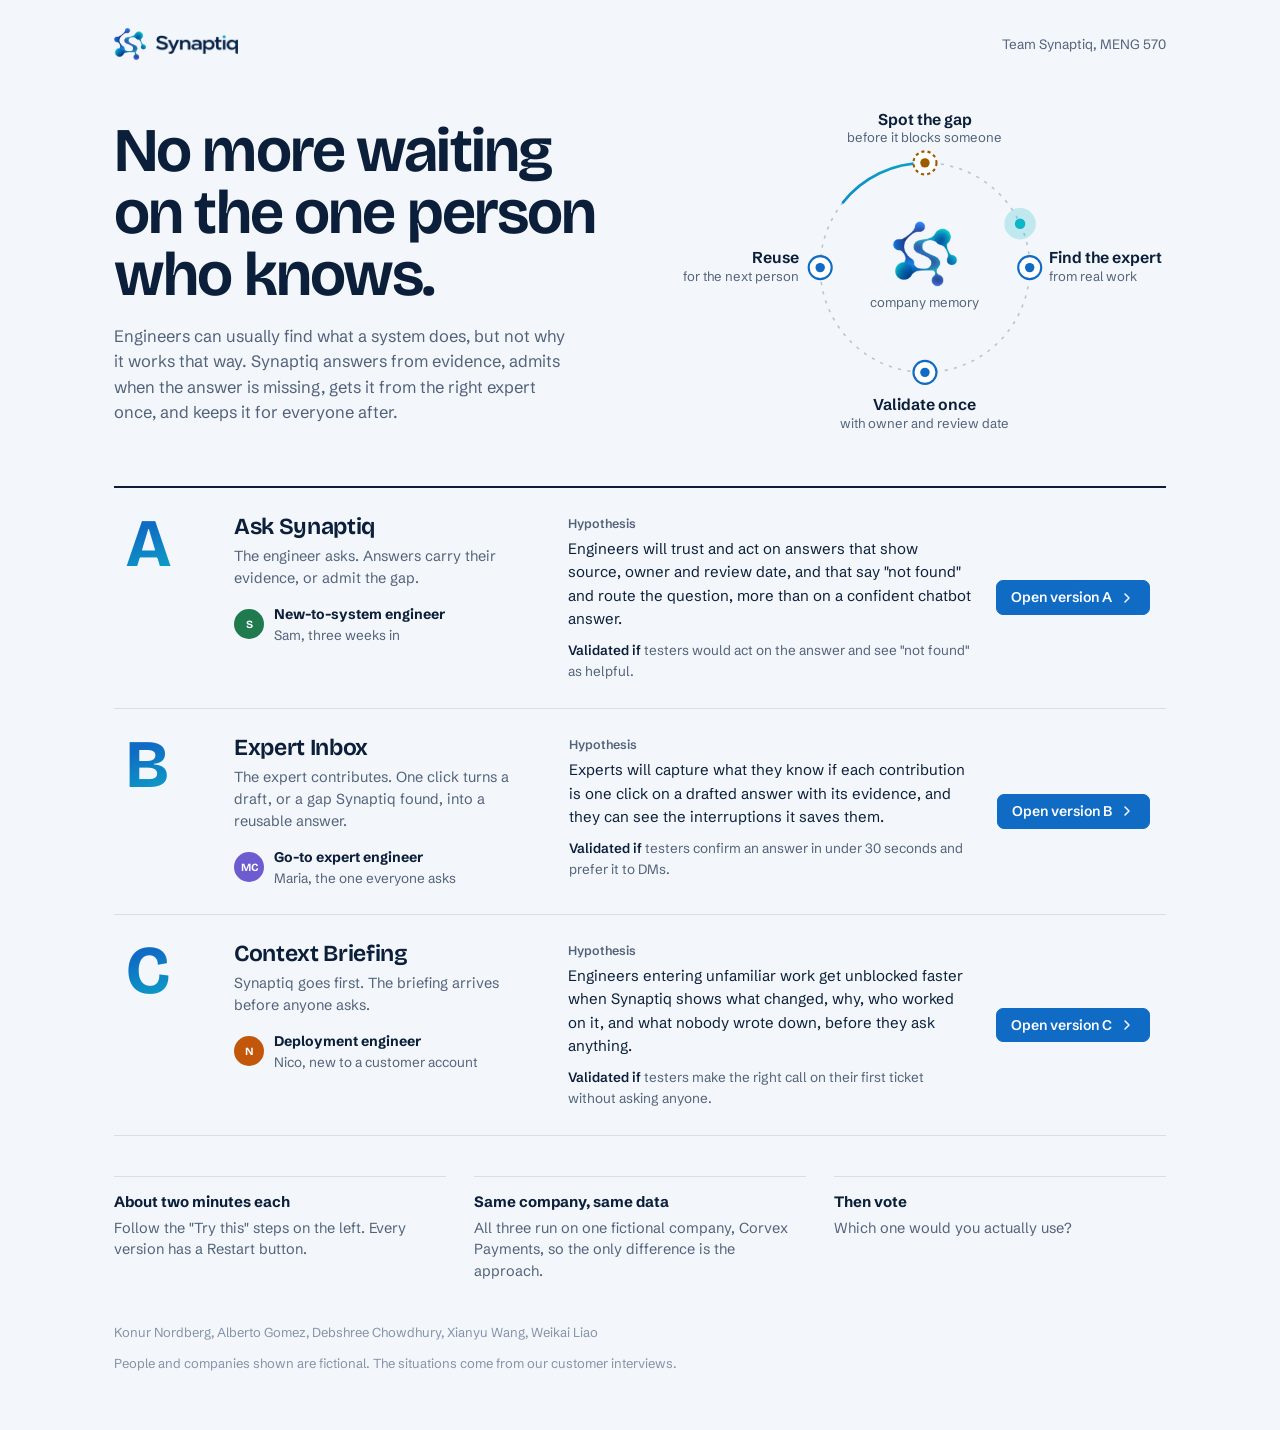
==== docs/index.html @ 90c6bb98 "Add proactive gap found by Synaptiq to the Expert Inbox" ====
<!doctype html>
<html lang="en">
<head>
<meta charset="utf-8">
<meta name="viewport" content="width=device-width, initial-scale=1, viewport-fit=cover">
<meta name="description" content="Synaptiq: three interactive prototypes for closing knowledge gaps in engineering teams.">
<meta name="theme-color" content="#072548">
<link rel="icon" type="image/png" href="[data-uri]">
<title>Synaptiq Prototypes</title>
<link rel="preconnect" href="https://fonts.googleapis.com">
<link rel="preconnect" href="https://fonts.gstatic.com" crossorigin>
<link rel="stylesheet" href="https://fonts.googleapis.com/css2?family=Bricolage+Grotesque:opsz,wght@12..96,600..700&family=JetBrains+Mono:wght@400;500&family=Schibsted+Grotesk:wght@400..700&display=swap">
<style>
/* Synaptiq UI kit. App shell: left rail (workspace, navigation, guided steps) beside a scrolling work area under a scenario band. */
:root {
  --paper: #f3f6fa;
  --surface: #ffffff;
  --sunk: #e8eef5;
  --ink: #0b1f3a;
  --muted: #51627a;
  --faint: #8493a8;
  --line: #d6dfea;
  --line-strong: #b5c4d6;
  --brand: #0f6bc4;
  --brand-deep: #0a4f99;
  --brand-ink: #ffffff;
  --brand-weak: #e4effb;
  --cyan: #0bb6c7;
  --gap: #9d5b00;
  --gap-weak: #fff0d4;
  --risk: #b42318;
  --risk-weak: #fdeceb;
  --focus: #2f6fdb;
  --band: #072548;
  --band-ink: #eef4fb;
  --wordmark-filter: none;
  --shadow: 0 1px 2px rgba(11, 31, 58, .05), 0 8px 24px -12px rgba(11, 31, 58, .2);
  --shadow-lift: 0 2px 4px rgba(11, 31, 58, .06), 0 18px 36px -16px rgba(11, 31, 58, .3);

  --f-display: "Bricolage Grotesque", "Segoe UI", system-ui, sans-serif;
  --f-ui: "Schibsted Grotesk", "Segoe UI", system-ui, -apple-system, sans-serif;
  --f-code: "JetBrains Mono", ui-monospace, "SFMono-Regular", Menlo, monospace;

  --ease: cubic-bezier(.2, .8, .2, 1);
  --spring: cubic-bezier(.34, 1.4, .64, 1);
  --r-sm: 7px;
  --r-md: 11px;
  --r-lg: 16px;
}
@media (prefers-color-scheme: dark) {
  :root:not([data-theme="light"]) {
    --paper: #09121d; --surface: #0f1b29; --sunk: #152436; --ink: #e4ecf6; --muted: #98a9bf; --faint: #6b7d95;
    --line: #1f3147; --line-strong: #30475f; --brand: #5aa9ff; --brand-deep: #8cc4ff; --brand-ink: #04162d; --brand-weak: #0f2a4a; --cyan: #3fd3e0;
    --gap: #f0a73a; --gap-weak: #33250d; --risk: #f2766c; --risk-weak: #3a1a18; --focus: #9cc2ff; --band: #0f2747; --band-ink: #e4ecf6;
    --wordmark-filter: brightness(0) invert(.94);
    --shadow: 0 1px 2px rgba(0, 0, 0, .4), 0 10px 28px -14px rgba(0, 0, 0, .7);
    --shadow-lift: 0 2px 4px rgba(0, 0, 0, .45), 0 20px 40px -16px rgba(0, 0, 0, .8);
    color-scheme: dark;
  }
}
:root[data-theme="dark"] {
  --paper: #09121d; --surface: #0f1b29; --sunk: #152436; --ink: #e4ecf6; --muted: #98a9bf; --faint: #6b7d95;
  --line: #1f3147; --line-strong: #30475f; --brand: #5aa9ff; --brand-deep: #8cc4ff; --brand-ink: #04162d; --brand-weak: #0f2a4a; --cyan: #3fd3e0;
  --gap: #f0a73a; --gap-weak: #33250d; --risk: #f2766c; --risk-weak: #3a1a18; --focus: #9cc2ff; --band: #0f2747; --band-ink: #e4ecf6;
  --wordmark-filter: brightness(0) invert(.94);
  --shadow: 0 1px 2px rgba(0, 0, 0, .4), 0 10px 28px -14px rgba(0, 0, 0, .7);
  --shadow-lift: 0 2px 4px rgba(0, 0, 0, .45), 0 20px 40px -16px rgba(0, 0, 0, .8);
  color-scheme: dark;
}

* { box-sizing: border-box; }
html, body { height: 100%; }
body {
  margin: 0;
  background: var(--paper);
  color: var(--ink);
  font: 15px/1.5 var(--f-ui);
  -webkit-font-smoothing: antialiased;
  text-rendering: optimizeLegibility;
}
::selection { background: color-mix(in srgb, var(--brand) 28%, transparent); }
button, input, textarea, select { font: inherit; color: inherit; }
button { cursor: pointer; -webkit-tap-highlight-color: transparent; }
:focus-visible { outline: 2px solid var(--focus); outline-offset: 2px; border-radius: 6px; }
code, .code { font-family: var(--f-code); font-size: .84em; background: var(--sunk); padding: .1em .38em; border-radius: 5px; }
h1, h2, h3 { font-family: var(--f-display); font-weight: 650; letter-spacing: -.015em; text-wrap: balance; margin: 0; }
p { margin: 0; }
* { scrollbar-width: thin; scrollbar-color: var(--line-strong) transparent; }

/* ---------- shell ---------- */
.app { display: grid; grid-template-columns: 268px minmax(0, 1fr); height: 100%; }
.rail {
  background: var(--surface);
  border-right: 1px solid var(--line);
  display: flex; flex-direction: column; gap: 22px;
  padding: 18px 16px 16px;
  overflow-y: auto;
}
.rail > * { animation: rise .55s var(--ease) both; }
.rail > *:nth-child(2) { animation-delay: .05s; }
.rail > *:nth-child(3) { animation-delay: .1s; }
.rail > *:nth-child(4) { animation-delay: .15s; }
.rail > *:nth-child(5) { animation-delay: .2s; }
.main { animation: fade .5s .1s var(--ease) both; }
@keyframes rise { from { opacity: 0; transform: translateY(8px); } }
@keyframes fade { from { opacity: 0; } }

.brand { display: flex; align-items: center; gap: 10px; color: var(--brand); text-decoration: none; }
.brand .brand-mark { width: 32px; height: 32px; object-fit: contain; flex: none; transition: transform .6s var(--spring); }
.brand:hover .brand-mark { transform: rotate(-14deg) scale(1.08); }
.brand .wordmark { height: 19px; width: auto; display: block; filter: var(--wordmark-filter); }
.workspace { display: flex; align-items: center; gap: 10px; padding: 9px 10px; border: 1px solid var(--line); border-radius: var(--r-md); transition: border-color .2s, background .2s; }
.workspace:hover { border-color: var(--line-strong); background: var(--paper); }
.ws-logo { width: 28px; height: 28px; border-radius: 8px; background: var(--ink); color: var(--surface); display: grid; place-items: center; font: 700 13px var(--f-display); flex: none; }
.ws-meta { min-width: 0; line-height: 1.25; }
.ws-meta strong { display: block; font-size: 14px; }
.ws-meta span { font-size: 12.5px; color: var(--muted); }
.nav { display: flex; flex-direction: column; gap: 2px; }
.nav a {
  position: relative; display: flex; align-items: center; justify-content: space-between; gap: 8px;
  padding: 7px 10px 7px 12px; border-radius: var(--r-sm); color: var(--muted); text-decoration: none; font-size: 14px;
  transition: background .18s, color .18s, padding .25s var(--ease);
}
.nav a::before { content: ""; position: absolute; left: 0; top: 8px; bottom: 8px; width: 3px; border-radius: 3px; background: var(--brand); transform: scaleY(0); transition: transform .25s var(--ease); }
.nav a:hover { background: var(--paper); color: var(--ink); padding-left: 15px; }
.nav a.on { background: var(--sunk); color: var(--ink); font-weight: 600; }
.nav a.on::before { transform: scaleY(1); }
.nav .count { font-size: 12px; color: var(--faint); font-variant-numeric: tabular-nums; min-width: 20px; text-align: right; }
.nav .count.bump { animation: bump .6s var(--spring); color: var(--brand); font-weight: 700; }
@keyframes bump { 40% { transform: scale(1.45); } }

/* guided steps */
.try { display: flex; flex-direction: column; gap: 10px; }
.try h4 { margin: 0; font-size: 13px; color: var(--muted); font-weight: 600; }
.try ol { list-style: none; margin: 0; padding: 0; display: flex; flex-direction: column; gap: 4px; }
.try li { display: grid; grid-template-columns: 22px 1fr; gap: 9px; align-items: start; font-size: 13.5px; line-height: 1.35; color: var(--muted); padding: 8px; border-radius: var(--r-sm); transition: background .3s, color .3s; }
.try li .tick { width: 22px; height: 22px; border-radius: 50%; border: 1.5px solid var(--line-strong); display: grid; place-items: center; font-size: 11px; font-weight: 700; color: var(--faint); transition: all .3s var(--ease); }
.try li .tick svg { width: 12px; height: 12px; }
.try li.just .tick path { stroke-dasharray: 22; stroke-dashoffset: 22; animation: draw .45s .15s var(--ease) forwards; }
@keyframes draw { to { stroke-dashoffset: 0; } }
.try li.now { background: var(--brand-weak); color: var(--ink); }
.try li.now .tick { border-color: var(--brand); color: var(--brand); box-shadow: 0 0 0 4px color-mix(in srgb, var(--brand) 14%, transparent); }
.try li.done { color: var(--faint); }
.try li.done span:last-child { text-decoration: line-through; text-decoration-color: var(--line-strong); }
.try li.done .tick { background: var(--brand); border-color: var(--brand); color: var(--brand-ink); }
.try li.just .tick { animation: pop .45s var(--spring); }
@keyframes pop { 0% { transform: scale(.6); } 100% { transform: scale(1); } }
.try .finished { font-size: 13px; color: var(--brand); font-weight: 600; padding: 0 8px; animation: rise .4s var(--ease) both; }
.rail-foot { margin-top: auto; display: flex; flex-direction: column; gap: 8px; font-size: 12.5px; color: var(--faint); }
.rail-foot a { color: var(--muted); text-decoration-color: var(--line-strong); text-underline-offset: 3px; transition: color .2s; }
.rail-foot a:hover { color: var(--brand); text-decoration-color: currentColor; }

/* work area */
.main { display: flex; flex-direction: column; min-width: 0; min-height: 0; }
.scenario {
  display: flex; align-items: center; gap: 14px; flex-wrap: wrap;
  padding-block: 12px;
  padding-left: max(24px, env(safe-area-inset-left, 0px));
  padding-right: max(24px, env(safe-area-inset-right, 0px));
  background: var(--band); color: var(--band-ink);
}
.scenario .who { width: 34px; height: 34px; border-radius: 50%; background: var(--brand); color: var(--brand-ink); display: grid; place-items: center; font: 700 13px var(--f-display); flex: none; box-shadow: 0 0 0 3px color-mix(in srgb, var(--brand) 30%, transparent); }
.scenario p { flex: 1 1 320px; min-width: 0; font-size: 14.5px; line-height: 1.4; }
.scenario p b { font-weight: 650; }
.scenario .restart {
  display: inline-flex; align-items: center; gap: 6px;
  background: transparent; color: var(--band-ink); border: 1px solid color-mix(in srgb, var(--band-ink) 32%, transparent);
  padding: 6px 12px; border-radius: 999px; font-size: 13px; transition: background .2s, border-color .2s;
}
.scenario .restart svg { width: 14px; height: 14px; transition: transform .5s var(--ease); }
.scenario .restart:hover { background: color-mix(in srgb, var(--band-ink) 12%, transparent); border-color: color-mix(in srgb, var(--band-ink) 55%, transparent); }
.scenario .restart:hover svg { transform: rotate(-200deg); }
.work { flex: 1; min-height: 0; overflow-y: auto; scroll-behavior: smooth; }
.work-inner {
  max-width: 880px; margin: 0 auto;
  padding-block: 28px 40px;
  padding-left: max(24px, env(safe-area-inset-left, 0px));
  padding-right: max(24px, env(safe-area-inset-right, 0px));
}

/* ---------- elements ---------- */
.btn {
  position: relative; display: inline-flex; align-items: center; justify-content: center; gap: 7px;
  border: 1px solid var(--line); background: var(--surface); color: var(--ink);
  padding: 8px 14px; border-radius: var(--r-sm); font-size: 14px; font-weight: 600; line-height: 1.2;
  transition: background .18s, border-color .18s, color .18s, box-shadow .25s var(--ease), transform .25s var(--ease);
}
.btn:hover { border-color: var(--line-strong); transform: translateY(-1px); box-shadow: 0 6px 14px -8px rgba(19, 32, 42, .35); }
.btn:active { transform: translateY(0) scale(.98); box-shadow: none; transition-duration: .08s; }
.btn.primary { background: var(--brand); border-color: var(--brand); color: var(--brand-ink); }
.btn.primary:hover { background: var(--brand-deep); border-color: var(--brand-deep); box-shadow: 0 8px 18px -8px color-mix(in srgb, var(--brand) 70%, transparent); }
.btn.quiet { border-color: transparent; background: transparent; color: var(--muted); }
.btn.quiet:hover { background: var(--sunk); color: var(--ink); box-shadow: none; }
.btn[disabled] { opacity: .5; cursor: default; transform: none; box-shadow: none; }
.btn svg { width: 16px; height: 16px; flex: none; transition: transform .3s var(--spring); }
.btn:hover svg { transform: scale(1.12); }

.pill { display: inline-flex; align-items: center; gap: 6px; padding: 3px 9px 3px 7px; border-radius: 999px; font-size: 12.5px; font-weight: 650; line-height: 1.3; white-space: nowrap; animation: pop .35s var(--spring) both; }
.pill::before { content: ""; width: 7px; height: 7px; border-radius: 50%; background: currentColor; }
.pill.ok { background: var(--brand-weak); color: var(--brand); }
.pill.gap { background: var(--gap-weak); color: var(--gap); }
.pill.gap::before { animation: blink 1.6s ease-in-out infinite; }
@keyframes blink { 50% { opacity: .35; } }
.pill.risk { background: var(--risk-weak); color: var(--risk); }
.pill.plain { background: var(--sunk); color: var(--muted); }

.avatar { width: 30px; height: 30px; border-radius: 50%; display: grid; place-items: center; font: 700 12px var(--f-display); color: #fff; flex: none; transition: transform .3s var(--spring), box-shadow .3s; }
.avatar:hover { transform: scale(1.1); box-shadow: 0 0 0 2px var(--surface), 0 0 0 4px var(--line-strong); }
.av-1 { background: #6d5bd0; } .av-2 { background: #c2570c; } .av-3 { background: #1f7a4d; } .av-4 { background: #2e6ac9; } .av-5 { background: #a1366e; }
.online { position: relative; }
.online::after { content: ""; position: absolute; right: -1px; bottom: -1px; width: 9px; height: 9px; border-radius: 50%; background: #22a06b; border: 2px solid var(--surface); }

/* knowledge card: an answer that carries its own evidence */
.kcard { background: var(--surface); border: 1px solid var(--line); border-radius: var(--r-lg); box-shadow: var(--shadow); overflow: hidden; transition: border-color .25s, box-shadow .35s var(--ease), transform .35s var(--ease); }
.kcard:hover { border-color: var(--line-strong); box-shadow: var(--shadow-lift); }
.kcard-head { display: flex; align-items: center; justify-content: space-between; gap: 10px; flex-wrap: wrap; padding: 13px 16px; border-bottom: 1px solid var(--line); }
.kcard-head h3 { font-size: 15.5px; }
.kcard-body { padding: 14px 16px 16px; display: flex; flex-direction: column; gap: 12px; }
.trail { list-style: none; margin: 0; padding: 0; display: flex; flex-direction: column; }
.trail li { position: relative; display: grid; grid-template-columns: 18px minmax(0, 1fr); gap: 10px; padding: 4px 6px 12px 0; font-size: 13.5px; line-height: 1.4; border-radius: 8px; animation: rise .45s var(--ease) both; }
.trail li:nth-child(2) { animation-delay: .12s; }
.trail li:nth-child(3) { animation-delay: .24s; }
.trail li:nth-child(4) { animation-delay: .36s; }
.trail li:last-child { padding-bottom: 4px; }
.trail li::before { content: ""; position: absolute; left: 8px; top: 20px; bottom: -4px; width: 1.5px; background: var(--line-strong); transform-origin: top; animation: grow .5s .2s var(--ease) both; }
@keyframes grow { from { transform: scaleY(0); } }
.trail li:last-child::before { display: none; }
.trail .node { width: 18px; height: 18px; border-radius: 50%; border: 1.5px solid var(--brand); background: var(--surface); display: grid; place-items: center; margin-top: 1px; position: relative; z-index: 1; transition: transform .3s var(--spring), box-shadow .3s; }
.trail .node::after { content: ""; width: 6px; height: 6px; border-radius: 50%; background: var(--brand); }
.trail li:hover .node { transform: scale(1.18); box-shadow: 0 0 0 4px color-mix(in srgb, var(--brand) 16%, transparent); }
.trail .node.miss { border-color: var(--gap); border-style: dashed; }
.trail .node.miss::after { background: transparent; border: 1.5px solid var(--gap); width: 4px; height: 4px; }
.trail li:hover .node.miss { box-shadow: 0 0 0 4px color-mix(in srgb, var(--gap) 18%, transparent); }
.trail .k { color: var(--muted); font-size: 12.5px; }
.facts { display: grid; grid-template-columns: repeat(auto-fit, minmax(150px, 1fr)); gap: 1px; background: var(--line); border-top: 1px solid var(--line); margin: 0; }
.facts div { background: var(--surface); padding: 10px 16px; min-width: 0; transition: background .2s; }
.facts div:hover { background: var(--paper); }
.facts dt { font-size: 12px; color: var(--muted); }
.facts dd { margin: 2px 0 0; font-size: 13.5px; font-weight: 600; overflow-wrap: anywhere; }

/* toast */
.toasts { position: fixed; right: max(20px, env(safe-area-inset-right, 0px)); top: calc(72px + env(safe-area-inset-top, 0px)); display: flex; flex-direction: column; gap: 8px; z-index: 50; max-width: min(380px, calc(100vw - 32px)); pointer-events: none; }
.toast {
  position: relative; overflow: hidden; pointer-events: auto;
  background: var(--surface); color: var(--ink); border: 1px solid var(--line);
  padding: 11px 14px 13px; border-radius: var(--r-md); font-size: 14px; line-height: 1.4;
  box-shadow: 0 16px 36px -12px rgba(19, 32, 42, .38);
  display: flex; gap: 10px; align-items: flex-start;
  animation: toast-in .45s var(--spring) both;
}
.toast .dot { width: 18px; height: 18px; border-radius: 50%; background: var(--brand); color: var(--brand-ink); display: grid; place-items: center; flex: none; margin-top: 1px; }
.toast .dot svg { width: 11px; height: 11px; }
.toast .bar { position: absolute; left: 0; bottom: 0; height: 2px; width: 100%; background: var(--brand); transform-origin: left; animation: shrink 4.2s linear forwards; }
.toast.leaving { animation: toast-out .3s var(--ease) forwards; }
@keyframes toast-in { from { opacity: 0; transform: translateX(24px) scale(.96); } }
@keyframes toast-out { to { opacity: 0; transform: translateX(24px); } }
@keyframes shrink { to { transform: scaleX(0); } }

/* thinking indicator */
.thinking { display: flex; flex-direction: column; gap: 7px; font-size: 13.5px; color: var(--muted); }
.thinking .step { display: flex; align-items: center; gap: 9px; animation: rise .3s var(--ease) both; }
.thinking .spin { width: 14px; height: 14px; border-radius: 50%; border: 2px solid var(--line); border-top-color: var(--brand); animation: spin .7s linear infinite; flex: none; }
.thinking .step:not(.done) span:last-child {
  background: linear-gradient(90deg, var(--muted) 0%, var(--ink) 45%, var(--muted) 90%);
  background-size: 220% 100%; -webkit-background-clip: text; background-clip: text; color: transparent;
  animation: shimmer 1.3s linear infinite;
}
.thinking .step.done .spin { animation: pop .3s var(--spring); border-color: var(--brand); background: var(--brand); }
@keyframes spin { to { transform: rotate(360deg); } }
@keyframes shimmer { from { background-position: 120% 0; } to { background-position: -100% 0; } }

/* streaming caret */
.typing::after { content: ""; display: inline-block; width: 2px; height: 1em; margin-left: 2px; vertical-align: -2px; background: var(--brand); animation: caret .9s steps(1) infinite; }
@keyframes caret { 50% { opacity: 0; } }

.reveal { animation: reveal .45s var(--ease) both; }
@keyframes reveal { from { opacity: 0; transform: translateY(8px); } }
.cue { animation: cue 2s var(--ease) infinite; }
@keyframes cue { 0% { box-shadow: 0 0 0 0 color-mix(in srgb, var(--brand) 45%, transparent); } 70%, 100% { box-shadow: 0 0 0 10px transparent; } }

.sr-only { position: absolute; width: 1px; height: 1px; overflow: hidden; clip: rect(0 0 0 0); white-space: nowrap; }

@media (prefers-reduced-motion: reduce) {
  *, *::before, *::after { animation-duration: .01ms !important; animation-delay: 0s !important; animation-iteration-count: 1 !important; transition-duration: .01ms !important; scroll-behavior: auto !important; }
}

/* ---------- narrow ---------- */
@media (max-width: 860px) {
  .app { grid-template-columns: minmax(0, 1fr); grid-template-rows: auto minmax(0, 1fr); }
  .rail { border-right: 0; border-bottom: 1px solid var(--line); flex-direction: row; flex-wrap: wrap; align-items: center; gap: 10px 14px; padding: 10px 16px; overflow: visible; }
  .rail .workspace, .rail .nav, .rail-foot { display: none; }
  .try { flex: 1 1 100%; gap: 6px; }
  .try h4 { display: none; }
  .try ol { flex-direction: row; gap: 6px; }
  .try li { flex: 1; grid-template-columns: 22px 1fr; padding: 6px; font-size: 12px; }
  .try li:not(.now) span:last-child { display: none; }
  .try li:not(.now) { flex: 0 0 auto; }
  .scenario { padding-left: max(16px, env(safe-area-inset-left, 0px)); padding-right: max(16px, env(safe-area-inset-right, 0px)); padding-block: 10px; gap: 10px; flex-wrap: nowrap; align-items: flex-start; }
  .scenario .who { display: none; }
  .scenario p { flex: 1 1 auto; font-size: 13px; line-height: 1.38; }
  .scenario .restart { padding: 5px 10px; font-size: 12px; white-space: nowrap; }
  .toasts { top: calc(12px + env(safe-area-inset-top, 0px)); left: max(16px, env(safe-area-inset-left, 0px)); right: max(16px, env(safe-area-inset-right, 0px)); max-width: none; }
  .work-inner { padding-left: max(16px, env(safe-area-inset-left, 0px)); padding-right: max(16px, env(safe-area-inset-right, 0px)); padding-block: 20px 32px; }
}

/* Hub: thesis and live loop diagram, then the three versions as comparable rows */
html, body { height: auto; }
.page {
  max-width: 1100px; margin: 0 auto;
  padding-block: 28px 56px;
  padding-left: max(24px, env(safe-area-inset-left, 0px));
  padding-right: max(24px, env(safe-area-inset-right, 0px));
  display: flex; flex-direction: column; gap: 40px;
}
.hdr { display: flex; justify-content: space-between; align-items: center; gap: 12px; flex-wrap: wrap; animation: rise .5s var(--ease) both; }
.hdr .meta { font-size: 13.5px; color: var(--muted); }
.hero { display: grid; grid-template-columns: minmax(0, 1.1fr) minmax(0, 1fr); gap: 40px; align-items: center; }
.hero-copy { display: flex; flex-direction: column; gap: 18px; }
.hero h1 { font-size: clamp(36px, 5.6vw, 62px); line-height: 1; letter-spacing: -.03em; animation: rise .7s .05s var(--ease) both; }
.hero p { color: var(--muted); font-size: 16.5px; line-height: 1.55; max-width: 46ch; animation: rise .7s .15s var(--ease) both; }
.loop-fig { margin: 0; animation: fade .9s .2s var(--ease) both; }
.loop-fig svg { width: 100%; height: auto; display: block; overflow: visible; }
.loop-fig .track { fill: none; stroke: var(--line-strong); stroke-width: 1.5; stroke-dasharray: 3 6; }
.loop-fig .arc { fill: none; stroke: url(#arcGrad); stroke-width: 2.5; stroke-linecap: round; stroke-dasharray: 90 538; stroke-dashoffset: 90; animation: orbit 8s linear infinite; }
@keyframes orbit { from { stroke-dashoffset: 90; } to { stroke-dashoffset: -538; } }
.loop-fig .st circle.ring { fill: var(--surface); stroke: var(--brand); stroke-width: 2; }
.loop-fig .st circle.core { fill: var(--brand); }
.loop-fig .st.gap circle.ring { stroke: var(--gap); stroke-dasharray: 3 3; }
.loop-fig .st.gap circle.core { fill: var(--gap); }
.loop-fig text { font-family: var(--f-ui); font-size: 15px; font-weight: 650; fill: var(--ink); }
.loop-fig text.sub { font-size: 12.5px; font-weight: 400; fill: var(--muted); }
.loop-fig .center-name { font-family: var(--f-display); font-size: 21px; font-weight: 700; fill: var(--ink); letter-spacing: -.02em; }
.loop-fig .center-sub { font-size: 12.5px; font-weight: 400; fill: var(--muted); }
.loop-fig .pulse { fill: var(--cyan); }
.loop-fig .halo { fill: var(--cyan); opacity: .22; }
.loop-fig .mark { transition: transform .6s var(--spring); transform-origin: 230px 150px; }
.loop-fig:hover .mark { transform: rotate(-10deg) scale(1.05); }

.versions { display: flex; flex-direction: column; border-top: 2px solid var(--ink); }
.v {
  position: relative; display: grid; grid-template-columns: 84px minmax(0, 1fr) minmax(0, 1.3fr) auto; gap: 24px;
  padding: 26px 16px 26px 12px; border-bottom: 1px solid var(--line); align-items: start; isolation: isolate;
  animation: rise .6s var(--ease) both;
}
.v:nth-child(1) { animation-delay: .25s; } .v:nth-child(2) { animation-delay: .33s; } .v:nth-child(3) { animation-delay: .41s; }
.v::before { content: ""; position: absolute; inset: 0; z-index: -1; background: var(--surface); transform: scaleX(0); transform-origin: left; transition: transform .45s var(--ease); }
.v:hover::before { transform: scaleX(1); }
.v .letter { font: 700 68px/0.88 var(--f-display); letter-spacing: -.04em; background: linear-gradient(160deg, var(--brand) 20%, var(--cyan) 100%); -webkit-background-clip: text; background-clip: text; color: transparent; transition: transform .45s var(--spring); padding-bottom: 4px; }
.v:hover .letter { transform: translateX(6px) scale(1.04); }
.v h2 { font-size: 23px; line-height: 1.15; }
.v .approach { margin-top: 6px; font-size: 14.5px; color: var(--muted); }
.v .persona { margin-top: 14px; display: flex; gap: 10px; align-items: center; font-size: 13.5px; }
.v .persona .avatar { width: 30px; height: 30px; font-size: 11px; }
.v .persona b { display: block; font-size: 14px; }
.v .persona span span { color: var(--muted); }
.hyp { font-size: 15px; line-height: 1.55; }
.hyp .k { font-size: 12.5px; color: var(--muted); font-weight: 600; display: block; margin-bottom: 4px; }
.hyp .signal { display: block; margin-top: 10px; font-size: 13.5px; color: var(--muted); }
.hyp .signal b { color: var(--ink); font-weight: 600; }
.v .go { align-self: center; white-space: nowrap; text-decoration: none; }
.v .go::after { content: ""; position: absolute; inset: 0; z-index: 1; }
.v .go svg { transition: transform .35s var(--spring); }
.v:hover .go { background: var(--brand-deep); border-color: var(--brand-deep); transform: translateY(-1px); box-shadow: 0 8px 18px -8px color-mix(in srgb, var(--brand) 70%, transparent); }
.v:hover .go svg { transform: translateX(3px); }

.how { display: grid; grid-template-columns: repeat(3, minmax(0, 1fr)); gap: 28px; font-size: 14.5px; color: var(--muted); }
.how p { padding-top: 14px; border-top: 1px solid var(--line); transition: border-color .3s; }
.how p:hover { border-color: var(--brand); }
.how b { display: block; color: var(--ink); font-size: 15px; margin-bottom: 4px; }
.foot { display: flex; justify-content: space-between; gap: 12px; flex-wrap: wrap; font-size: 13px; color: var(--faint); }
@media (max-width: 900px) {
  .hero { grid-template-columns: minmax(0, 1fr); gap: 20px; }
  .loop-fig { max-width: 460px; }
  .v { grid-template-columns: 56px minmax(0, 1fr); gap: 14px 16px; padding-left: 4px; padding-right: 4px; }
  .v .letter { font-size: 48px; }
  .v .hyp, .v .go { grid-column: 2; }
  .v .go { justify-self: start; }
  .how { grid-template-columns: minmax(0, 1fr); gap: 16px; }
}
@media (max-width: 560px) {
  .page { padding-left: max(16px, env(safe-area-inset-left, 0px)); padding-right: max(16px, env(safe-area-inset-right, 0px)); padding-block: 20px 40px; gap: 32px; }
  .v { grid-template-columns: minmax(0, 1fr); }
  .v .letter { font-size: 42px; }
  .v .hyp, .v .go { grid-column: 1; }
}
</style>
</head>
<body>


<div class="page">
  <header class="hdr">
    <div class="brand" id="brand"></div>
    <span class="meta">Team Synaptiq, MENG 570</span>
  </header>

  <section class="hero">
    <div class="hero-copy">
      <h1>No more waiting on the one person who knows.</h1>
      <p>Engineers can usually find what a system does, but not why it works that way. Synaptiq answers from evidence, admits when the answer is missing, gets it from the right expert once, and keeps it for everyone after.</p>
    </div>
    <figure class="loop-fig" aria-label="The Synaptiq loop: spot the gap, find the expert, validate once, reuse">
      <svg viewBox="0 0 460 330" role="img">
        <defs><linearGradient id="arcGrad" x1="0" y1="0" x2="1" y2="1"><stop offset="0" style="stop-color: var(--brand)"/><stop offset="1" style="stop-color: var(--cyan)"/></linearGradient></defs>
        <circle class="track" cx="230" cy="160" r="100"/>
        <circle class="arc" cx="230" cy="160" r="100" transform="rotate(-90 230 160)"/>
        <path id="orbitPath" d="M230,60 A100,100 0 1,1 229.99,60" fill="none"/>
        <g class="st gap"><circle class="ring" cx="230" cy="60" r="11"/><circle class="core" cx="230" cy="60" r="4.5"><animate attributeName="r" values="4.5;8;4.5;4.5" keyTimes="0;.06;.16;1" dur="8s" begin="0s" repeatCount="indefinite"/></circle></g>
        <g class="st"><circle class="ring" cx="330" cy="160" r="11"/><circle class="core" cx="330" cy="160" r="4.5"><animate attributeName="r" values="4.5;8;4.5;4.5" keyTimes="0;.06;.16;1" dur="8s" begin="2s" repeatCount="indefinite"/></circle></g>
        <g class="st"><circle class="ring" cx="230" cy="260" r="11"/><circle class="core" cx="230" cy="260" r="4.5"><animate attributeName="r" values="4.5;8;4.5;4.5" keyTimes="0;.06;.16;1" dur="8s" begin="4s" repeatCount="indefinite"/></circle></g>
        <g class="st"><circle class="ring" cx="130" cy="160" r="11"/><circle class="core" cx="130" cy="160" r="4.5"><animate attributeName="r" values="4.5;8;4.5;4.5" keyTimes="0;.06;.16;1" dur="8s" begin="6s" repeatCount="indefinite"/></circle></g>
        <g><circle class="halo" r="15"/><circle class="pulse" r="5"/><animateMotion dur="8s" repeatCount="indefinite" rotate="0"><mpath href="#orbitPath"/></animateMotion></g>
        <text x="230" y="24" text-anchor="middle">Spot the gap</text>
        <text class="sub" x="230" y="40" text-anchor="middle">before it blocks someone</text>
        <text x="348" y="156">Find the expert</text>
        <text class="sub" x="348" y="173">from real work</text>
        <text x="230" y="296" text-anchor="middle">Validate once</text>
        <text class="sub" x="230" y="313" text-anchor="middle">with owner and review date</text>
        <text x="110" y="156" text-anchor="end">Reuse</text>
        <text class="sub" x="110" y="173" text-anchor="end">for the next person</text>
        <image class="mark" href="[data-uri]" x="199" y="116" width="62" height="62"/>
        <text class="center-sub" x="230" y="198" text-anchor="middle">company memory</text>
      </svg>
    </figure>
  </section>

  <section class="versions" aria-label="Three versions">
    <article class="v">
      <div class="letter" aria-hidden="true">A</div>
      <div>
        <h2>Ask Synaptiq</h2>
        <p class="approach">The engineer asks. Answers carry their evidence, or admit the gap.</p>
        <div class="persona"><span class="avatar av-3">S</span><span><b>New-to-system engineer</b><span>Sam, three weeks in</span></span></div>
      </div>
      <p class="hyp"><span class="k">Hypothesis</span>Engineers will trust and act on answers that show source, owner and review date, and that say "not found" and route the question, more than on a confident chatbot answer.<span class="signal"><b>Validated if</b> testers would act on the answer and see "not found" as helpful.</span></p>
      <a class="btn primary go" href="a/">Open version A<svg viewBox="0 0 24 24" fill="none" stroke="currentColor" stroke-width="2.2" stroke-linecap="round" stroke-linejoin="round" aria-hidden="true"><path d="M9 6l6 6-6 6"/></svg></a>
    </article>
    <article class="v">
      <div class="letter" aria-hidden="true">B</div>
      <div>
        <h2>Expert Inbox</h2>
        <p class="approach">The expert contributes. One click turns a draft, or a gap Synaptiq found, into a reusable answer.</p>
        <div class="persona"><span class="avatar av-1">MC</span><span><b>Go-to expert engineer</b><span>Maria, the one everyone asks</span></span></div>
      </div>
      <p class="hyp"><span class="k">Hypothesis</span>Experts will capture what they know if each contribution is one click on a drafted answer with its evidence, and they can see the interruptions it saves them.<span class="signal"><b>Validated if</b> testers confirm an answer in under 30 seconds and prefer it to DMs.</span></p>
      <a class="btn primary go" href="b/">Open version B<svg viewBox="0 0 24 24" fill="none" stroke="currentColor" stroke-width="2.2" stroke-linecap="round" stroke-linejoin="round" aria-hidden="true"><path d="M9 6l6 6-6 6"/></svg></a>
    </article>
    <article class="v">
      <div class="letter" aria-hidden="true">C</div>
      <div>
        <h2>Context Briefing</h2>
        <p class="approach">Synaptiq goes first. The briefing arrives before anyone asks.</p>
        <div class="persona"><span class="avatar av-2">N</span><span><b>Deployment engineer</b><span>Nico, new to a customer account</span></span></div>
      </div>
      <p class="hyp"><span class="k">Hypothesis</span>Engineers entering unfamiliar work get unblocked faster when Synaptiq shows what changed, why, who worked on it, and what nobody wrote down, before they ask anything.<span class="signal"><b>Validated if</b> testers make the right call on their first ticket without asking anyone.</span></p>
      <a class="btn primary go" href="c/">Open version C<svg viewBox="0 0 24 24" fill="none" stroke="currentColor" stroke-width="2.2" stroke-linecap="round" stroke-linejoin="round" aria-hidden="true"><path d="M9 6l6 6-6 6"/></svg></a>
    </article>
  </section>

  <section class="how" aria-label="How to try them">
    <p><b>About two minutes each</b>Follow the "Try this" steps on the left. Every version has a Restart button.</p>
    <p><b>Same company, same data</b>All three run on one fictional company, Corvex Payments, so the only difference is the approach.</p>
    <p><b>Then vote</b>Which one would you actually use?</p>
  </section>

  <footer class="foot">
    <span>Konur Nordberg, Alberto Gomez, Debshree Chowdhury, Xianyu Wang, Weikai Liao</span>
    <span>People and companies shown are fictional. The situations come from our customer interviews.</span>
  </footer>
</div>

<script>
/* Synaptiq UI kit: shared helpers */
const REDUCED = window.matchMedia && window.matchMedia("(prefers-reduced-motion: reduce)").matches;
const $ = (sel, root = document) => root.querySelector(sel);
const $$ = (sel, root = document) => Array.from(root.querySelectorAll(sel));
const wait = (ms) => new Promise((r) => setTimeout(r, REDUCED ? Math.min(ms, 60) : ms));
let RUN = 0; // increments on restart so pending async flows stop
const TICK = '<svg viewBox="0 0 24 24" fill="none" stroke="currentColor" stroke-width="3" stroke-linecap="round" stroke-linejoin="round" aria-hidden="true"><path d="M5 12.5l4.5 4.5L19 7.5"/></svg>';
const RESTART_ICON = '<svg viewBox="0 0 24 24" fill="none" stroke="currentColor" stroke-width="2" stroke-linecap="round" stroke-linejoin="round" aria-hidden="true"><path d="M3 12a9 9 0 1 0 3-6.7"/><path d="M3 4v5h5"/></svg>';
const alive = (id) => id === RUN;

const LOGO = '<img class="brand-mark" src="[data-uri]" alt="" width="32" height="32">';
const BRAND = LOGO + '<img class="wordmark" src="[data-uri]" alt="Synaptiq" width="82" height="19">';

function esc(s) {
  return String(s).replace(/[&<>"]/g, (c) => ({ "&": "&amp;", "<": "&lt;", ">": "&gt;", '"': "&quot;" }[c]));
}

function toast(msg) {
  let box = $(".toasts");
  if (!box) { box = document.createElement("div"); box.className = "toasts"; box.setAttribute("role", "status"); document.body.appendChild(box); }
  const t = document.createElement("div");
  t.className = "toast";
  t.innerHTML = '<span class="dot">' + TICK + '</span><span>' + msg + '</span><span class="bar"></span>';
  box.appendChild(t);
  while (box.children.length > 2) box.firstElementChild.remove();
  setTimeout(() => { t.classList.add("leaving"); setTimeout(() => t.remove(), 320); }, 4200);
}

/* stream words into an element, keeping inline markup intact by revealing tokens */
async function stream(el, html, id, speed = 18) {
  el.classList.add("typing");
  const tmp = document.createElement("div");
  tmp.innerHTML = html;
  const words = [];
  (function walk(node, parent) {
    node.childNodes.forEach((n) => {
      if (n.nodeType === 3) {
        n.textContent.split(/(\s+)/).forEach((w) => { if (w) words.push({ parent, text: w }); });
      } else {
        const clone = n.cloneNode(false);
        words.push({ parent, node: clone });
        walk(n, clone);
      }
    });
  })(tmp, el);
  for (const w of words) {
    if (!alive(id)) return;
    if (w.node) w.parent.appendChild(w.node);
    else { w.parent.appendChild(document.createTextNode(w.text)); if (/\S/.test(w.text)) await wait(speed); }
  }
  el.classList.remove("typing");
}

/* animate a number change */
function countTo(el, to, suffix = "") {
  if (!el) return;
  const from = parseInt(el.textContent, 10) || 0;
  if (from === to) { el.textContent = to + suffix; return; }
  const t0 = performance.now(), dur = REDUCED ? 1 : 700;
  el.classList.add("bump");
  (function step(t) {
    const k = Math.min(1, (t - t0) / dur), e = 1 - Math.pow(1 - k, 3);
    el.textContent = Math.round(from + (to - from) * e) + suffix;
    if (k < 1) requestAnimationFrame(step); else setTimeout(() => el.classList.remove("bump"), 500);
  })(t0);
}

/* "Try this" checklist in the rail */
function Checklist(root, steps) {
  let done = 0, just = -1;
  function render() {
    root.innerHTML = "<h4>Try this</h4><ol>" + steps.map((s, i) => {
      const cls = (i < done ? "done" : i === done ? "now" : "") + (i === just ? " just" : "");
      const mark = i < done ? TICK : String(i + 1);
      return '<li class="' + cls + '"><span class="tick" aria-hidden="true">' + mark + "</span><span>" + s + "</span></li>";
    }).join("") + "</ol>" + (done >= steps.length ? '<p class="finished">All steps done. Restart to run it again.</p>' : "");
  }
  render();
  return {
    complete(i) { if (i < done) return; just = i; done = i + 1; render(); },
    reset() { done = 0; just = -1; render(); },
    get step() { return done; },
  };
}

/* thinking steps; resolves after all are shown */
async function think(container, labels, id, each = 650) {
  const box = document.createElement("div");
  box.className = "thinking";
  container.appendChild(box);
  for (const l of labels) {
    if (!alive(id)) return box;
    const s = document.createElement("div");
    s.className = "step";
    s.innerHTML = '<span class="spin"></span><span>' + l + "</span>";
    box.appendChild(s);
    await wait(each);
    s.classList.add("done");
  }
  return box;
}

function scrollDown(el) {
  el.scrollTo({ top: el.scrollHeight, behavior: REDUCED ? "auto" : "smooth" });
  clearTimeout(el._sd);
  el._sd = setTimeout(() => el.scrollTo({ top: el.scrollHeight, behavior: "auto" }), 420);
}

$("#brand").innerHTML = BRAND;
if (REDUCED) { const svg = $(".loop-fig svg"); if (svg && svg.pauseAnimations) svg.pauseAnimations(); }
</script>

</body>
</html>
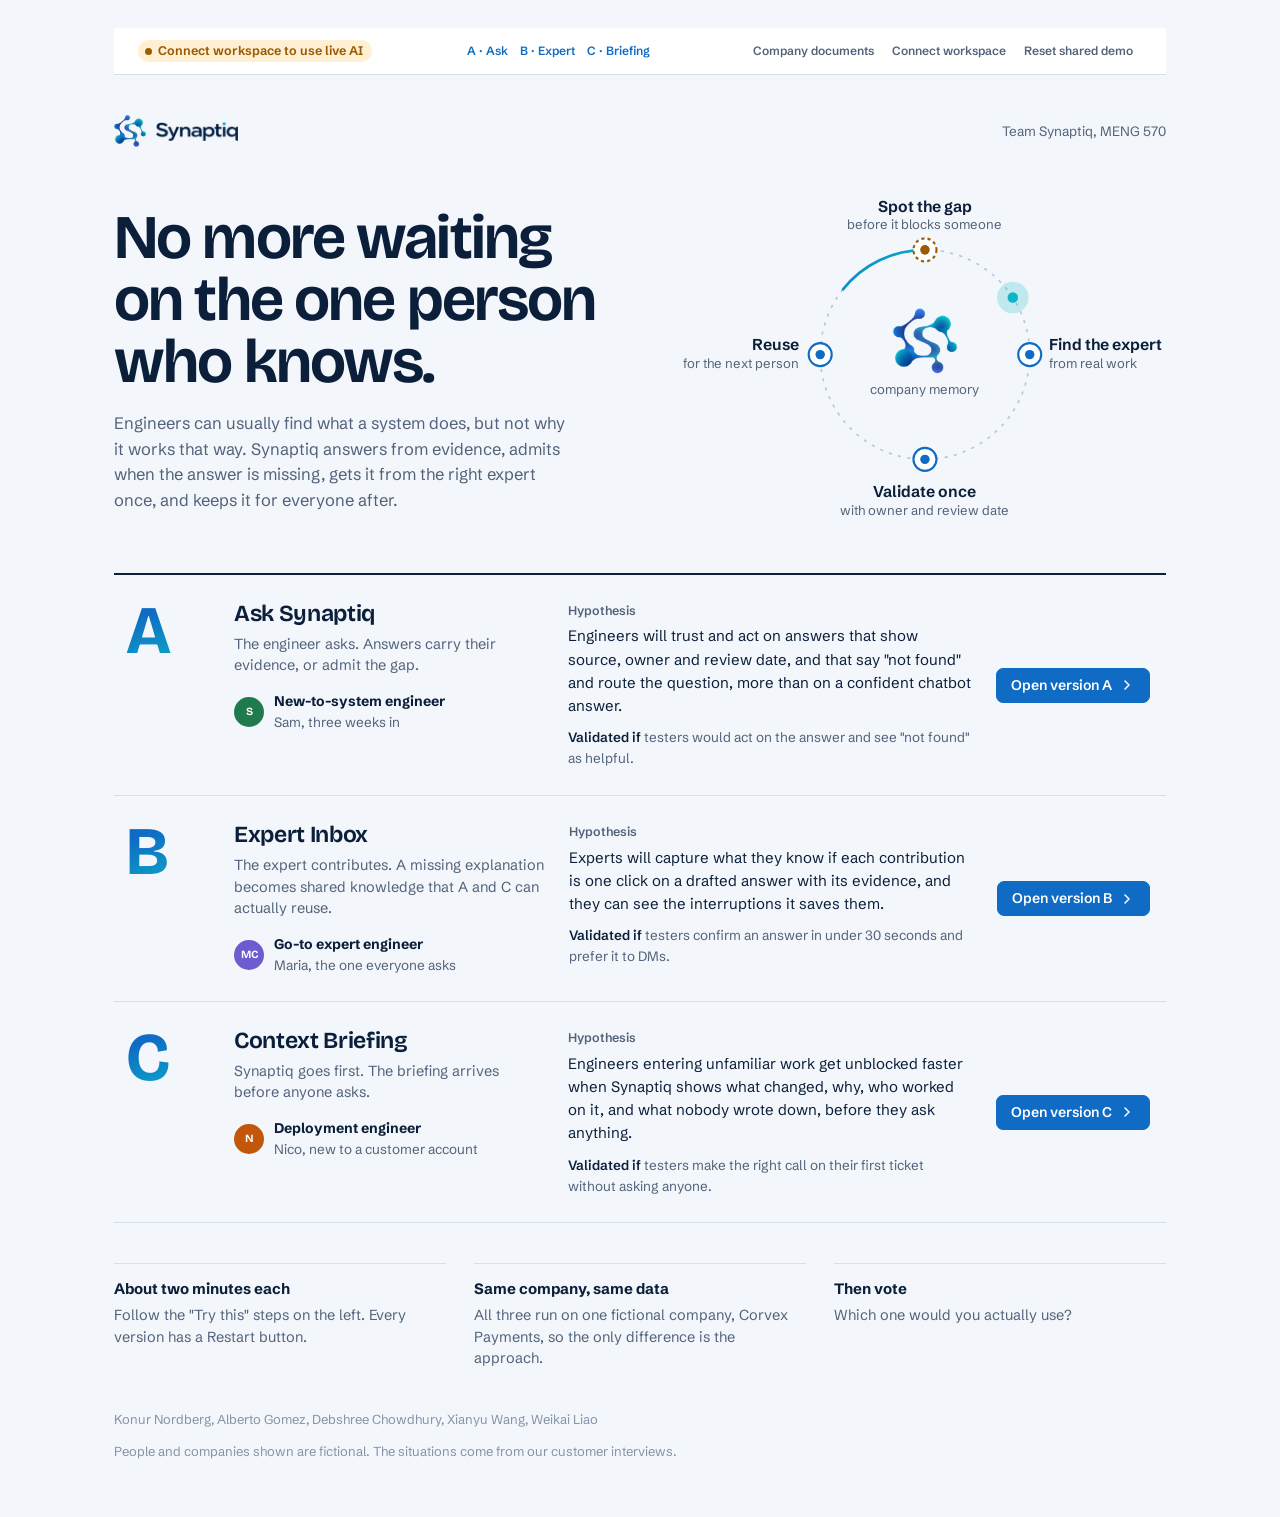
==== commit 625b3032: "Connect prototypes to shared Gemini knowledge workspace" ====
--- a/docs/index.html
+++ b/docs/index.html
@@ -303,6 +303,9 @@
   .work-inner { padding-left: max(16px, env(safe-area-inset-left, 0px)); padding-right: max(16px, env(safe-area-inset-right, 0px)); padding-block: 20px 32px; }
 }
 
+.live-bar{display:flex;gap:12px;align-items:center;justify-content:space-between;padding:10px 24px;border-bottom:1px solid var(--line);background:var(--surface);flex-wrap:wrap;font-size:13px}.live-bar .btn{font-size:12px;padding:5px 8px}.live-dialog{width:min(720px,94vw);max-height:85vh;overflow:auto;border:1px solid var(--line);border-radius:16px;padding:24px;background:var(--surface);color:var(--ink);box-shadow:var(--shadow)}.live-dialog::backdrop{background:#07254888;backdrop-filter:blur(4px)}.live-dialog-body{display:grid;gap:16px;margin-top:20px}.live-dialog label{display:grid;gap:8px}.live-dialog input,.field input{border:1px solid var(--line);border-radius:8px;background:var(--paper);padding:12px;color:var(--ink);font:inherit}.live-document{padding:16px 0;border-top:1px solid var(--line)}.live-document pre{white-space:pre-wrap;overflow-wrap:anywhere;font:inherit;font-size:13px;max-height:240px;overflow:auto;padding:12px;background:var(--sunk);border-radius:8px}.live-drop{display:block;border:1px dashed var(--line-strong);padding:12px;border-radius:10px;text-align:center;font-size:13px;cursor:pointer;background:var(--paper);transition:background .15s,border-color .15s}.live-drop span{color:var(--brand);text-decoration:underline}.live-drop.dragging{border-color:var(--brand);background:var(--brand-weak)}.live-drop.uploading{opacity:.6;pointer-events:none}.live-hint{font-size:11px;color:var(--muted);margin-top:4px}.live-upload-inline{max-width:832px;margin:0 auto 8px}.live-error{border-left:3px solid var(--gap);padding:10px 12px;background:var(--gap-weak);border-radius:6px;font-size:14px;overflow-wrap:anywhere}.live-answer{white-space:pre-wrap;overflow-wrap:anywhere}.live-pending{color:var(--muted);padding:14px 0;animation:pulse 1.5s infinite}.live-brief{display:grid;gap:18px;margin-top:24px}.live-brief h3{font-size:15px}.upload-feedback:empty{display:none}.upload-feedback{max-height:95px;overflow:auto;font-size:12px}.live-dialog details{margin-top:8px}.live-dialog summary{cursor:pointer;color:var(--brand)}.a-body .lead{line-height:1.7}.live-bar+.scenario{border-top:0}@media(max-width:700px){.live-bar{padding:8px 12px;gap:6px}.live-bar .row{gap:4px}.live-upload-inline .live-hint{display:none}.composer{padding-top:8px}.live-dialog{padding:16px}.live-bar .btn{font-size:11px}}
+.live-versions{display:flex;gap:12px;font-size:12px;font-weight:600}.live-versions a{color:var(--brand);text-decoration:none}.live-versions a:hover{text-decoration:underline}.try li{display:list-item;margin-left:18px}.try ol{list-style:decimal}.try p{font-size:13px;color:var(--muted);line-height:1.5}@media(max-width:860px){.rail .try{display:none}.live-bar{gap:8px}.live-versions{gap:14px}}
+
 /* Hub: thesis and live loop diagram, then the three versions as comparable rows */
 html, body { height: auto; }
 .page {
@@ -439,7 +442,7 @@
       <div class="letter" aria-hidden="true">B</div>
       <div>
         <h2>Expert Inbox</h2>
-        <p class="approach">The expert contributes. One click turns a draft, or a gap Synaptiq found, into a reusable answer.</p>
+        <p class="approach">The expert contributes. A missing explanation becomes shared knowledge that A and C can actually reuse.</p>
         <div class="persona"><span class="avatar av-1">MC</span><span><b>Go-to expert engineer</b><span>Maria, the one everyone asks</span></span></div>
       </div>
       <p class="hyp"><span class="k">Hypothesis</span>Experts will capture what they know if each contribution is one click on a drafted answer with its evidence, and they can see the interruptions it saves them.<span class="signal"><b>Validated if</b> testers confirm an answer in under 30 seconds and prefer it to DMs.</span></p>
@@ -578,7 +581,129 @@
   el._sd = setTimeout(() => el.scrollTo({ top: el.scrollHeight, behavior: "auto" }), 420);
 }
 
+// Public backend URL only. Never place an API key in this file.
+window.SYNAPTIQ_API_BASE = "";
+
+/* Shared live workspace. API credentials are held by server.py, never in this browser. */
+const Live = (() => {
+  const E = (s) => String(s ?? '').replace(/[&<>"']/g, c => ({'&':'&amp;','<':'&lt;','>':'&gt;','"':'&quot;',"'":'&#39;'}[c]));
+  let base = window.SYNAPTIQ_API_BASE || localStorage.getItem('synaptiq-api') || '';
+  const incoming = new URLSearchParams(location.search).get('api');
+  const validBase = s => { const u = new URL(s); if (u.protocol !== 'https:' && !(u.protocol === 'http:' && ['localhost','127.0.0.1'].includes(u.hostname))) throw Error('Use an HTTPS backend URL.'); if (u.username || u.password || u.search || u.hash || u.pathname !== '/') throw Error('Enter only the backend origin, for example https://your-service.example.com'); return u.origin; };
+  if (incoming) { try { base = validBase(incoming); localStorage.setItem('synaptiq-api', base); } catch {} }
+  if (!base && ['localhost','127.0.0.1'].includes(location.hostname)) base = location.origin;
+  let health = null, shared = null;
+  const busyButtons = new Set();
+  function endpoint(path) { if (!base) throw Error('Connect the hosted workspace using “Connect workspace” above.'); return base + path; }
+  async function request(path, body) {
+    const controller = new AbortController(); const timer = setTimeout(() => controller.abort(), 65000);
+    try {
+      const res = await fetch(endpoint(path), {method: body ? 'POST' : 'GET', headers: body ? {'Content-Type':'application/json'} : {}, body: body ? JSON.stringify(body) : undefined, signal: controller.signal});
+      let data; try { data = await res.json(); } catch { throw Error('That URL is not the Synaptiq backend. Check the workspace connection.'); }
+      if (!res.ok) throw Error(data.error || 'Request failed. Please retry.'); return data;
+    } catch (err) { if (err.name === 'AbortError') throw Error('The server took too long. It may be waking up; please retry.'); if (err instanceof TypeError) throw Error('Could not reach the workspace. Check your connection and backend URL.'); throw err; }
+    finally { clearTimeout(timer); }
+  }
+  function link(version) {
+    const home = document.querySelector('.rail-foot a')?.getAttribute('href') || './';
+    const url = new URL(home, location.href);
+    url.search = ''; url.hash = '';
+    if (version) url.pathname = url.pathname.replace(/\/?$/, '/') + version + '/';
+    if (base) url.searchParams.set('api', base);
+    return url.href;
+  }
+  function propagate() {
+    document.querySelectorAll('a[href]').forEach(a => { try {const u = new URL(a.href); if (base && u.origin === location.origin && !a.getAttribute('href').startsWith('#') && !a.hasAttribute('download')) {u.searchParams.set('api',base); a.href=u.href;}} catch {} });
+  }
+  function error(container, err) { const p=document.createElement('p'); p.className='live-error'; p.setAttribute('role','alert'); p.textContent=err.message || String(err); container.appendChild(p); }
+  async function task(button, work) { if (busyButtons.has(button)) return; busyButtons.add(button); button.disabled=true; try {await work();} catch(e) {toast(E(e.message));} finally {button.disabled=false; busyButtons.delete(button);} }
+  function sourceList(sources) { return sources.length ? `<ul class="trail">${sources.map(s=>`<li><span class="node"></span><span><b>${E(s.title)}</b><br><span class="k">${E(s.owner)} · added ${new Date(s.created*1000).toLocaleDateString()}</span></span></li>`).join('')}</ul>` : ''; }
+  async function refreshState() { shared=await request('/api/state'); return shared; }
+  async function check() {
+    const status=document.querySelector('#liveStatus');
+    try {health=await request('/api/health'); status.textContent=health.ai_configured ? 'Live AI · shared workspace' : 'Workspace connected · AI key needed'; status.className='pill '+(health.ai_configured?'ok':'gap'); await refreshState();}
+    catch(e) {status.textContent=base ? 'Workspace offline · reconnect' : 'Connect workspace to use live AI';status.className='pill gap';health=null;}
+  }
+  function setup() {
+    const bar=document.createElement('div'); bar.className='live-bar';
+    bar.innerHTML=`<span id="liveStatus" class="pill plain">Connecting workspace…</span><nav class="live-versions" aria-label="Switch prototype"><a href="${E(link('a'))}">A · Ask</a><a href="${E(link('b'))}">B · Expert</a><a href="${E(link('c'))}">C · Briefing</a></nav><div class="row"><button class="btn quiet" id="liveDocs" type="button">Company documents</button><button class="btn quiet" id="liveConnect" type="button">Connect workspace</button><button class="btn quiet" id="liveReset" type="button">Reset shared demo</button></div>`;
+    const main=document.querySelector('.main') || document.querySelector('.page'); main.prepend(bar);
+    document.querySelector('#liveConnect').onclick=connect;
+    document.querySelector('#liveDocs').onclick=documents;
+    document.querySelector('#liveReset').onclick=e=>task(e.currentTarget,async()=>{if(!confirm('Reset the shared demo for everyone? This removes uploaded documents, routed questions and expert answers. Seed documents stay.'))return; await request('/api/reset',{confirm:'RESET DEMO'});location.reload();});
+    propagate(); check();
+  }
+  function dialog(title,html) {
+    document.querySelector('#liveDialog')?.remove();const d=document.createElement('dialog');d.id='liveDialog';d.className='live-dialog';
+    d.innerHTML=`<div class="row" style="justify-content:space-between"><h2>${E(title)}</h2><button class="btn quiet" type="button" data-close>Close</button></div><div class="live-dialog-body">${html}</div>`;
+    document.body.appendChild(d);d.querySelector('[data-close]').onclick=()=>d.close();d.addEventListener('close',()=>d.remove());d.showModal();return d;
+  }
+  function connect() {
+    const d=dialog('Connect your demo workspace',`<p>Enter the public URL of your hosted Synaptiq backend. All three versions use this same workspace. This field is for a URL, never an API key.</p><label>Backend URL<input id="backendUrl" type="url" placeholder="https://your-synaptiq-backend.example.com" value="${E(base)}"></label><button class="btn primary" id="saveBackend">Connect</button><p class="k">Use the same URL on another laptop, or share a version link after connecting.</p><div id="connectError"></div>`);
+    d.querySelector('#saveBackend').onclick=e=>task(e.currentTarget,async()=>{const c=d.querySelector('#connectError');c.replaceChildren();try {const proposed=validBase(d.querySelector('#backendUrl').value.trim());const r=await fetch(proposed+'/api/health',{signal:AbortSignal.timeout(15000)});const data=await r.json();if(!r.ok||data.ok!==true)throw Error('This is not a Synaptiq backend.');base=proposed;localStorage.setItem('synaptiq-api',base);const u=new URL(location.href);u.searchParams.set('api',base);history.replaceState(null,'',u);propagate();await check();d.close();toast('Workspace connected.');window.dispatchEvent(new Event('workspace-connected'));}catch(err){error(c,err);}});
+  }
+  async function uploadFiles(files, output) {
+    for (const file of files) {
+      if(file.size>4*1024*1024) {error(output,Error(file.name+': choose a file under 4 MB.'));continue;}
+      const p=document.createElement('p');p.textContent='Uploading '+file.name+'…';output.appendChild(p);
+      try {const data=await new Promise((resolve,reject)=>{const reader=new FileReader();reader.onload=()=>resolve(reader.result.split(',')[1]);reader.onerror=()=>reject(Error('Could not read file.'));reader.readAsDataURL(file);});await request('/api/upload',{name:file.name,data});p.textContent=file.name+' added to company knowledge. Ask your question again.';p.className='saved-note';}
+      catch(e){p.className='live-error';p.textContent=file.name+': '+e.message;}
+    }
+    await refreshState().catch(()=>{});window.dispatchEvent(new Event('knowledge-updated'));
+  }
+  function uploadZone(container) {
+    container.innerHTML=`<label class="live-drop" tabindex="0">Drop company files here, or <span>choose files</span><input type="file" multiple accept=".txt,.md,.csv,.json,.log,.docx,.pdf,.png,.jpg,.jpeg,.webp" hidden></label><p class="k live-hint">Text, Word, PDF, or a readable floor-plan image · up to 4 MB per file · fictional demo data only</p><div class="upload-feedback" aria-live="polite"></div>`;
+    const zone=container.querySelector('.live-drop'), picker=zone.querySelector('input'), output=container.querySelector('.upload-feedback');let uploading=false;
+    const run=async files=>{if(uploading)return;uploading=true;zone.classList.add('uploading');try{await uploadFiles(files,output);}catch(e){error(output,e);}finally{uploading=false;zone.classList.remove('uploading');picker.value='';}};
+    picker.onchange=()=>run([...picker.files]);zone.onkeydown=e=>{if(e.key==='Enter'||e.key===' '){e.preventDefault();picker.click();}};
+    for(const name of ['dragenter','dragover'])zone.addEventListener(name,e=>{e.preventDefault();zone.classList.add('dragging');});
+    zone.addEventListener('dragleave',()=>zone.classList.remove('dragging'));zone.addEventListener('drop',e=>{e.preventDefault();zone.classList.remove('dragging');run([...e.dataTransfer.files]);});
+  }
+  async function documents() {
+    const d=dialog('Company knowledge',`<p>These documents and expert-approved answers are shared by A, B and C.</p><div id="docUpload"></div><div id="docList">Loading…</div>`);uploadZone(d.querySelector('#docUpload'));
+    async function list(){try{const s=await refreshState();if(!d.isConnected)return;const root=d.querySelector('#docList');root.innerHTML=s.documents.map(doc=>`<article class="live-document"><b>${E(doc.title)}</b><p class="k">${E(doc.owner)}</p>${doc.mime==='text/plain'?`<details><summary>Read document</summary><pre>${E(doc.text)}</pre></details>`:'<p class="k">Visual document available to the model</p>'}${!doc.id.startsWith('seed-')&&!doc.id.startsWith('answer-')?`<button class="btn quiet" data-delete="${E(doc.id)}">Remove</button>`:''}</article>`).join('');root.querySelectorAll('[data-delete]').forEach(b=>b.onclick=()=>task(b,async()=>{await request('/api/delete-document',{id:b.dataset.delete});await list();}));}catch(e){const root=d.querySelector('#docList');root.textContent=e.message;}}
+    const changed=()=>list();window.addEventListener('knowledge-updated',changed);d.addEventListener('close',()=>window.removeEventListener('knowledge-updated',changed));await list();
+  }
+  function mountA(){
+    setup();let busy=false;const thread=document.querySelector('#thread'),input=document.querySelector('#askInput'),button=document.querySelector('#askBtn'),work=document.querySelector('#work');
+    document.querySelector('#try').innerHTML='<h4>Try this</h4><ol><li>Ask any company question.</li><li>Route missing knowledge to an expert in B.</li><li>Publish the answer in B, then ask again here.</li><li>Or upload a document and ask again.</li></ol>';
+    document.querySelector('#restart').onclick=()=>{if(!busy)start();};
+    document.querySelector('.nav').innerHTML=`<a class="on" href="#">Ask</a><a href="${link('b')}">Open expert inbox B</a><a href="${link('c')}">Context briefing C</a>`;
+    const upload=document.createElement('div');upload.className='live-upload-inline';document.querySelector('.composer').prepend(upload);uploadZone(upload);
+    function start(){thread.innerHTML='<div class="empty"><h1>What do you need to know?</h1><p>Ask freely. Synaptiq answers from company knowledge, shows its sources, and helps capture what nobody has written down.</p><div class="suggest"><button data-question="How do I run payments-retry tests locally?">How do I run payments-retry tests locally?</button><button data-question="Why does payments-retry stop after three retries?">Why does payments-retry stop after three retries?</button><button data-question="Where are the bathrooms in this office?">Where are the bathrooms in this office?</button></div></div>';thread.querySelectorAll('[data-question]').forEach(b=>b.onclick=()=>ask(b.dataset.question));document.querySelector('#chips').replaceChildren();input.value='';}
+    async function ask(question){if(busy||!question.trim())return;busy=true;button.disabled=true;input.disabled=true;thread.querySelector('.empty')?.remove();const q=document.createElement('div');q.className='q';q.textContent=question;thread.appendChild(q);const a=document.createElement('div');a.className='a';a.innerHTML=`<div class="a-mark">${LOGO}</div><div class="a-body"><p class="live-pending" role="status">Reading current company knowledge…</p></div>`;thread.appendChild(a);const body=a.querySelector('.a-body');scrollDown(work);
+      try{const r=await request('/api/ask',{question});body.innerHTML=`<article class="kcard"><div class="kcard-head"><h3>${r.status==='answered'?'Answer from company knowledge':'Knowledge gap'}</h3><span class="pill ${r.status==='answered'?'ok':'gap'}">${r.status==='answered'?'Sources found':'Not documented'}</span></div><div class="kcard-body"><p class="lead live-answer">${E(r.answer)}</p>${sourceList(r.sources)}${r.status==='missing'?`<div class="expert"><div class="who"><strong>${E(r.expert.name)}</strong><span>${E(r.expert_reason)}</span></div><button class="btn primary" data-route>Ask this expert</button></div>`:''}</div></article>`;
+        const route=body.querySelector('[data-route]');if(route)route.onclick=()=>task(route,async()=>{await request('/api/route',{question,expert_id:r.expert.id,evidence:r.answer});route.textContent='Sent to expert inbox';const p=document.createElement('p');p.innerHTML=`<a class="btn primary" href="${E(link('b'))}" target="_blank" rel="noopener">Open B to answer it</a> <span class="k">Return here and ask again after publishing.</span>`;body.appendChild(p);});
+      }catch(err){body.replaceChildren();error(body,err);const retry=document.createElement('button');retry.className='btn';retry.textContent='Retry question';retry.onclick=()=>ask(question);body.appendChild(retry);}finally{busy=false;button.disabled=false;input.disabled=false;input.focus();scrollDown(work);}}
+    document.querySelector('#ask').onsubmit=e=>{e.preventDefault();const q=input.value.trim();if(!q||busy)return;input.value='';ask(q);};start();
+  }
+  function mountB(){
+    setup();const view=document.querySelector('#view');let selected=null;let editing=false;let fingerprint='';
+    document.querySelector('#try').innerHTML='<h4>Live expert workflow</h4><p>Route a question from A. It appears here. Add your explanation, publish it, then ask A again.</p>';
+    document.querySelector('#pageSub').textContent='Real questions from A. Your published explanations become shared company knowledge.';
+    document.querySelector('.tabs').innerHTML='<button class="btn" type="button" id="refreshInbox">Refresh inbox</button>';
+    document.querySelector('#refreshInbox').onclick=e=>task(e.currentTarget,()=>render(true));document.querySelector('#restart').textContent='Refresh inbox';document.querySelector('#restart').onclick=()=>render(true);
+    document.querySelector('.nav').innerHTML=`<a class="on" href="#">Expert inbox <span class="count" id="liveInboxCount">0</span></a><a href="${link('a')}">Ask Synaptiq A</a><a href="${link('c')}">Context briefing C</a>`;
+    async function render(force=false){if(editing&&!force)return;try{const s=await refreshState();const key=JSON.stringify(s.questions);if(!force&&key===fingerprint)return;fingerprint=key;const pending=s.questions.filter(q=>q.status==='pending');document.querySelector('#liveInboxCount').textContent=pending.length;selected=pending.some(q=>q.id===selected)?selected:pending[0]?.id;const q=pending.find(q=>q.id===selected);view.innerHTML=`<section class="ledger"><div><b>${pending.length}</b><span>questions awaiting your expertise</span></div><div><b>${s.questions.filter(q=>q.status==='published').length}</b><span>answers actually published</span></div><div><b>${s.documents.length}</b><span>shared knowledge sources</span></div></section>${q?`<div class="panes"><section class="list"><div class="list-head">Questions from A</div>${pending.map(i=>`<button class="item" data-select="${E(i.id)}" aria-current="${i.id===selected}"><span class="q">${E(i.question)}</span><span class="meta">${E(s.experts.find(e=>e.id===i.expert)?.name)} · awaiting answer</span></button>`).join('')}</section><section class="detail"><div class="d-head"><span class="pill gap">Needs human expertise</span><h2>${E(q.question)}</h2></div><div class="d-body"><p class="k">Assigned to ${E(s.experts.find(e=>e.id===q.expert)?.name)}. You are playing this expert for the demo.</p><details><summary>What A found</summary><p class="live-answer">${E(q.evidence)}</p></details><label class="field">Your explanation<textarea id="expertAnswer" placeholder="Write the missing answer in your own words…"></textarea></label><label class="field">Applies to<input id="answerScope" value="Company knowledge" placeholder="For example: payments-retry only"></label><button class="btn primary" id="publishLive">Approve and publish to company memory</button><div id="publishFeedback" aria-live="polite"></div></div></section></div>`:`<section class="detail done-state"><h2>No unanswered questions</h2><p>Ask A something the documents don't explain, then choose “Ask this expert.” The question will arrive here automatically.</p><a class="btn primary" href="${E(link('a'))}">Open A</a></section>`}`;
+      view.querySelectorAll('[data-select]').forEach(b=>b.onclick=()=>{if(editing&&!confirm('Discard your unpublished draft?'))return;editing=false;selected=b.dataset.select;render(true);});
+      const answer=view.querySelector('#expertAnswer');if(answer)answer.oninput=()=>editing=true;
+      const publish=view.querySelector('#publishLive');if(publish)publish.onclick=()=>task(publish,async()=>{const feedback=view.querySelector('#publishFeedback');feedback.replaceChildren();try{await request('/api/publish',{id:q.id,answer:answer.value,scope:view.querySelector('#answerScope').value});editing=false;await render(true);toast('Published. A and C can now use your answer.');const note=document.createElement('p');note.className='saved-note';note.innerHTML=`Answer saved. <a href="${E(link('a'))}">Return to A and ask again →</a>`;view.prepend(note);}catch(e){error(feedback,e);}});
+    }catch(err){if(!view.querySelector('#expertAnswer')){view.replaceChildren();error(view,err);}}}
+    window.addEventListener('focus',()=>render());window.addEventListener('workspace-connected',()=>render(true));setInterval(()=>{if(!document.hidden)render();},4000);render(true);
+  }
+  function mountC(){
+    setup();document.querySelector('#try').innerHTML='<h4>Live context briefing</h4><p>Generate a briefing from the shared documents. Publish missing customer context in B, then refresh to see the briefing change.</p>';
+    const view=document.querySelector('#view');document.querySelector('#restart').textContent='Refresh briefing';document.querySelector('#restart').onclick=brief;
+    document.querySelector('.nav').innerHTML=`<a class="on" href="#">Customer briefing</a><a href="${link('a')}">Ask Synaptiq A</a><a href="${link('b')}">Expert inbox B</a>`;
+    function intro(){view.innerHTML='<div class="page-h"><h1>Bluewater Logistics</h1><p>Your customer handoff, grounded in the current shared company knowledge.</p></div><section class="panel"><div class="panel-b"><p>See what changed, why it changed, who knows, and which decisions still need an explanation.</p><button class="btn primary" id="generateBrief">Generate current briefing</button><div id="briefResult" aria-live="polite"></div></div></section>';document.querySelector('#generateBrief').onclick=brief;}
+    async function brief(){const b=document.querySelector('#generateBrief');if(b.disabled)return;b.disabled=true;const root=document.querySelector('#briefResult');root.innerHTML='<p class="live-pending">Reading current documents and expert answers…</p>';try{const r=await request('/api/brief',{});root.innerHTML=`<article class="live-brief"><p class="live-answer">${E(r.answer)}</p><h3>Supporting sources</h3>${sourceList(r.sources)}<a class="btn" href="${E(link('a'))}">Ask a follow-up in A</a></article>`;}catch(e){root.replaceChildren();error(root,e);}finally{b.disabled=false;b.textContent='Refresh from company knowledge';}}
+    intro();
+  }
+  return {mountA,mountB,mountC,setup};
+})();
+
 $("#brand").innerHTML = BRAND;
+Live.setup();
 if (REDUCED) { const svg = $(".loop-fig svg"); if (svg && svg.pauseAnimations) svg.pauseAnimations(); }
 </script>
 
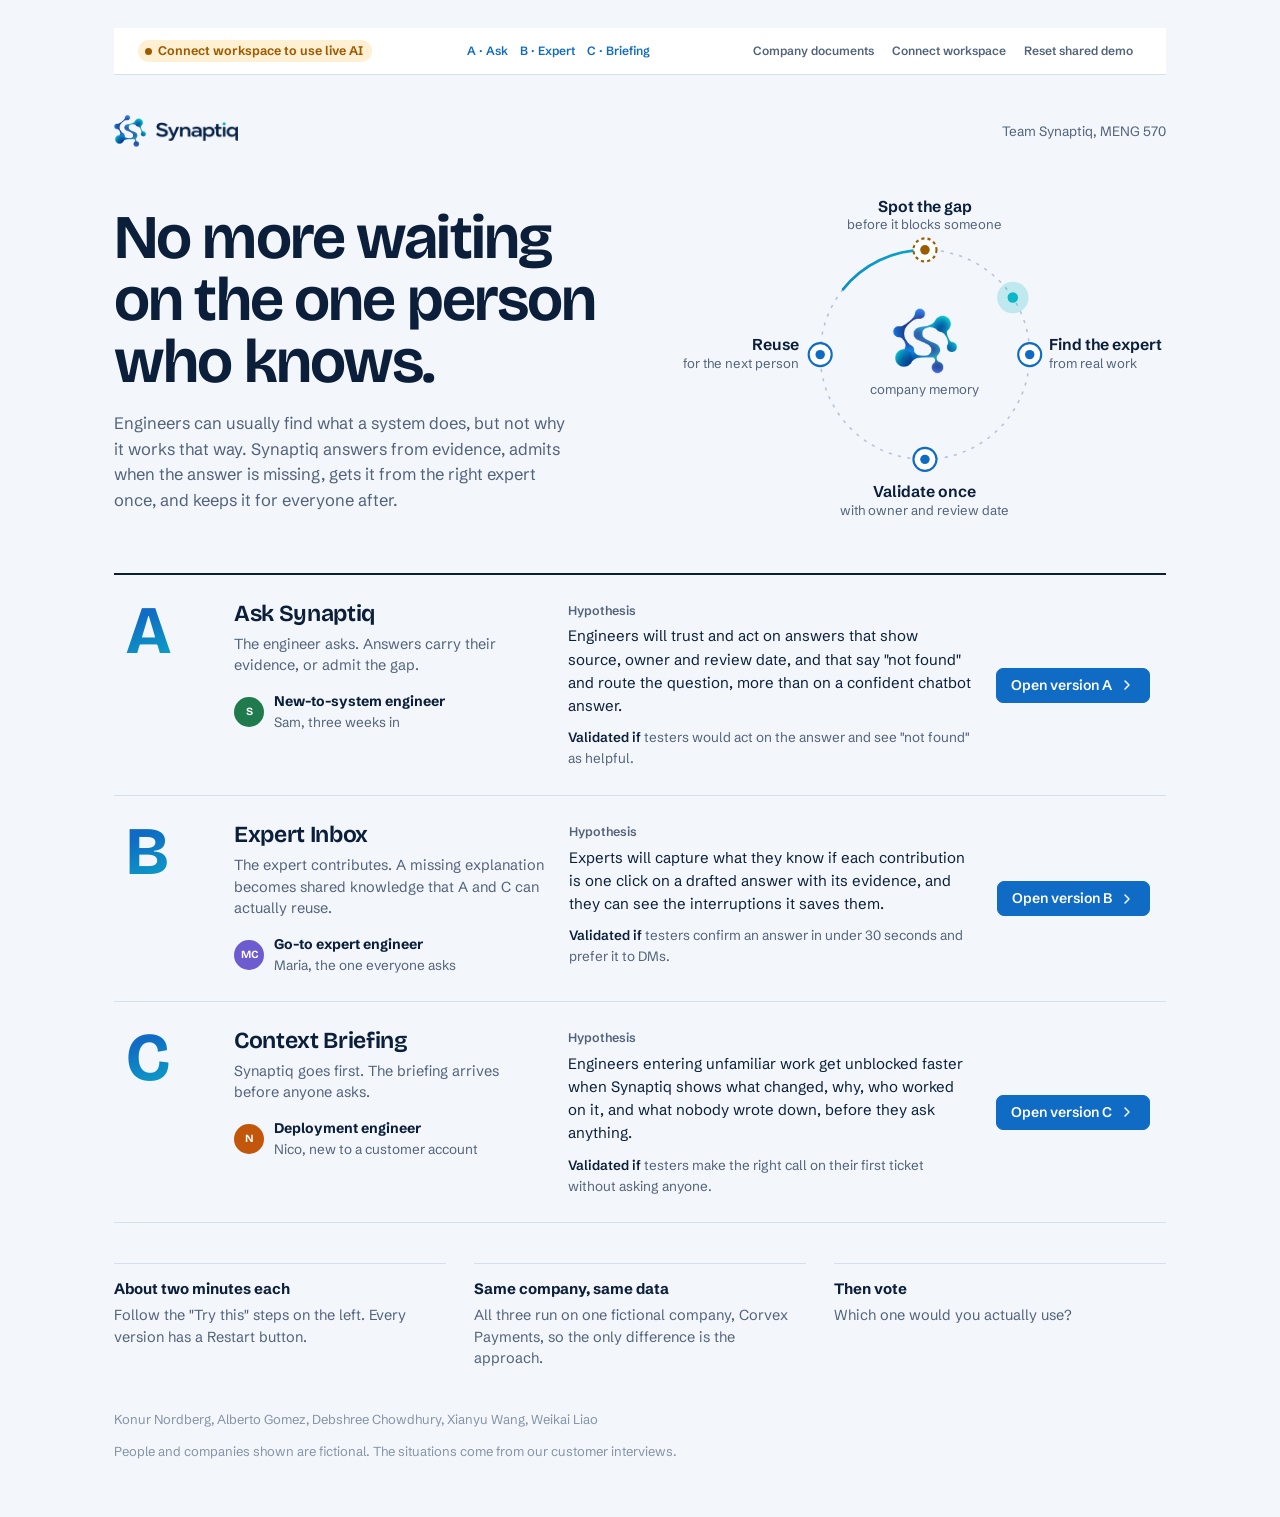
==== commit 6d8d5e33: "Restore shared branding in live interfaces" ====
--- a/docs/index.html
+++ b/docs/index.html
@@ -625,6 +625,8 @@
     catch(e) {status.textContent=base ? 'Workspace offline · reconnect' : 'Connect workspace to use live AI';status.className='pill gap';health=null;}
   }
   function setup() {
+    const brand = document.querySelector('#brand');
+    if (brand && !brand.innerHTML.trim()) brand.innerHTML = BRAND;
     const bar=document.createElement('div'); bar.className='live-bar';
     bar.innerHTML=`<span id="liveStatus" class="pill plain">Connecting workspace…</span><nav class="live-versions" aria-label="Switch prototype"><a href="${E(link('a'))}">A · Ask</a><a href="${E(link('b'))}">B · Expert</a><a href="${E(link('c'))}">C · Briefing</a></nav><div class="row"><button class="btn quiet" id="liveDocs" type="button">Company documents</button><button class="btn quiet" id="liveConnect" type="button">Connect workspace</button><button class="btn quiet" id="liveReset" type="button">Reset shared demo</button></div>`;
     const main=document.querySelector('.main') || document.querySelector('.page'); main.prepend(bar);
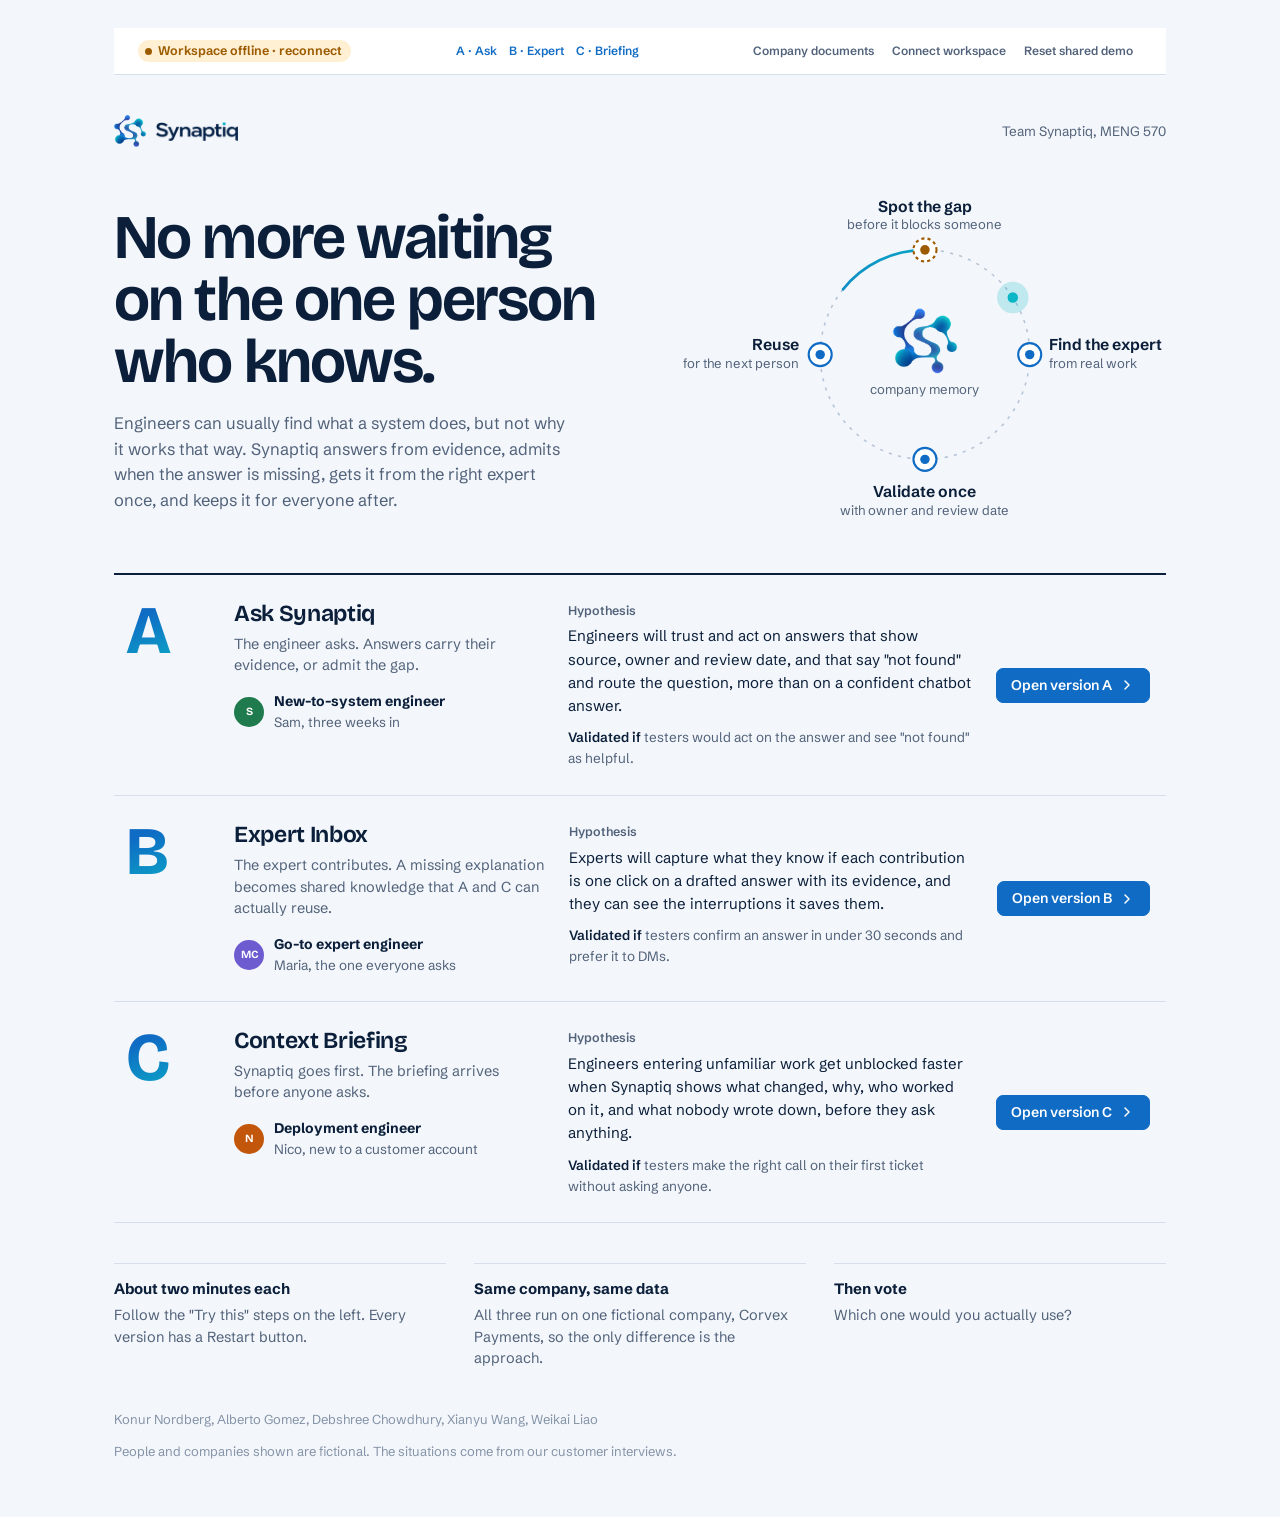
==== commit 1c1d06a0: "Connect GitHub Pages to the deployed shared knowledge backend" ====
--- a/docs/index.html
+++ b/docs/index.html
@@ -582,7 +582,7 @@
 }
 
 // Public backend URL only. Never place an API key in this file.
-window.SYNAPTIQ_API_BASE = "";
+window.SYNAPTIQ_API_BASE = "https://synaptiq-class-demo.swoonyspice130.chatgpt.site";
 
 /* Shared live workspace. API credentials are held by server.py, never in this browser. */
 const Live = (() => {
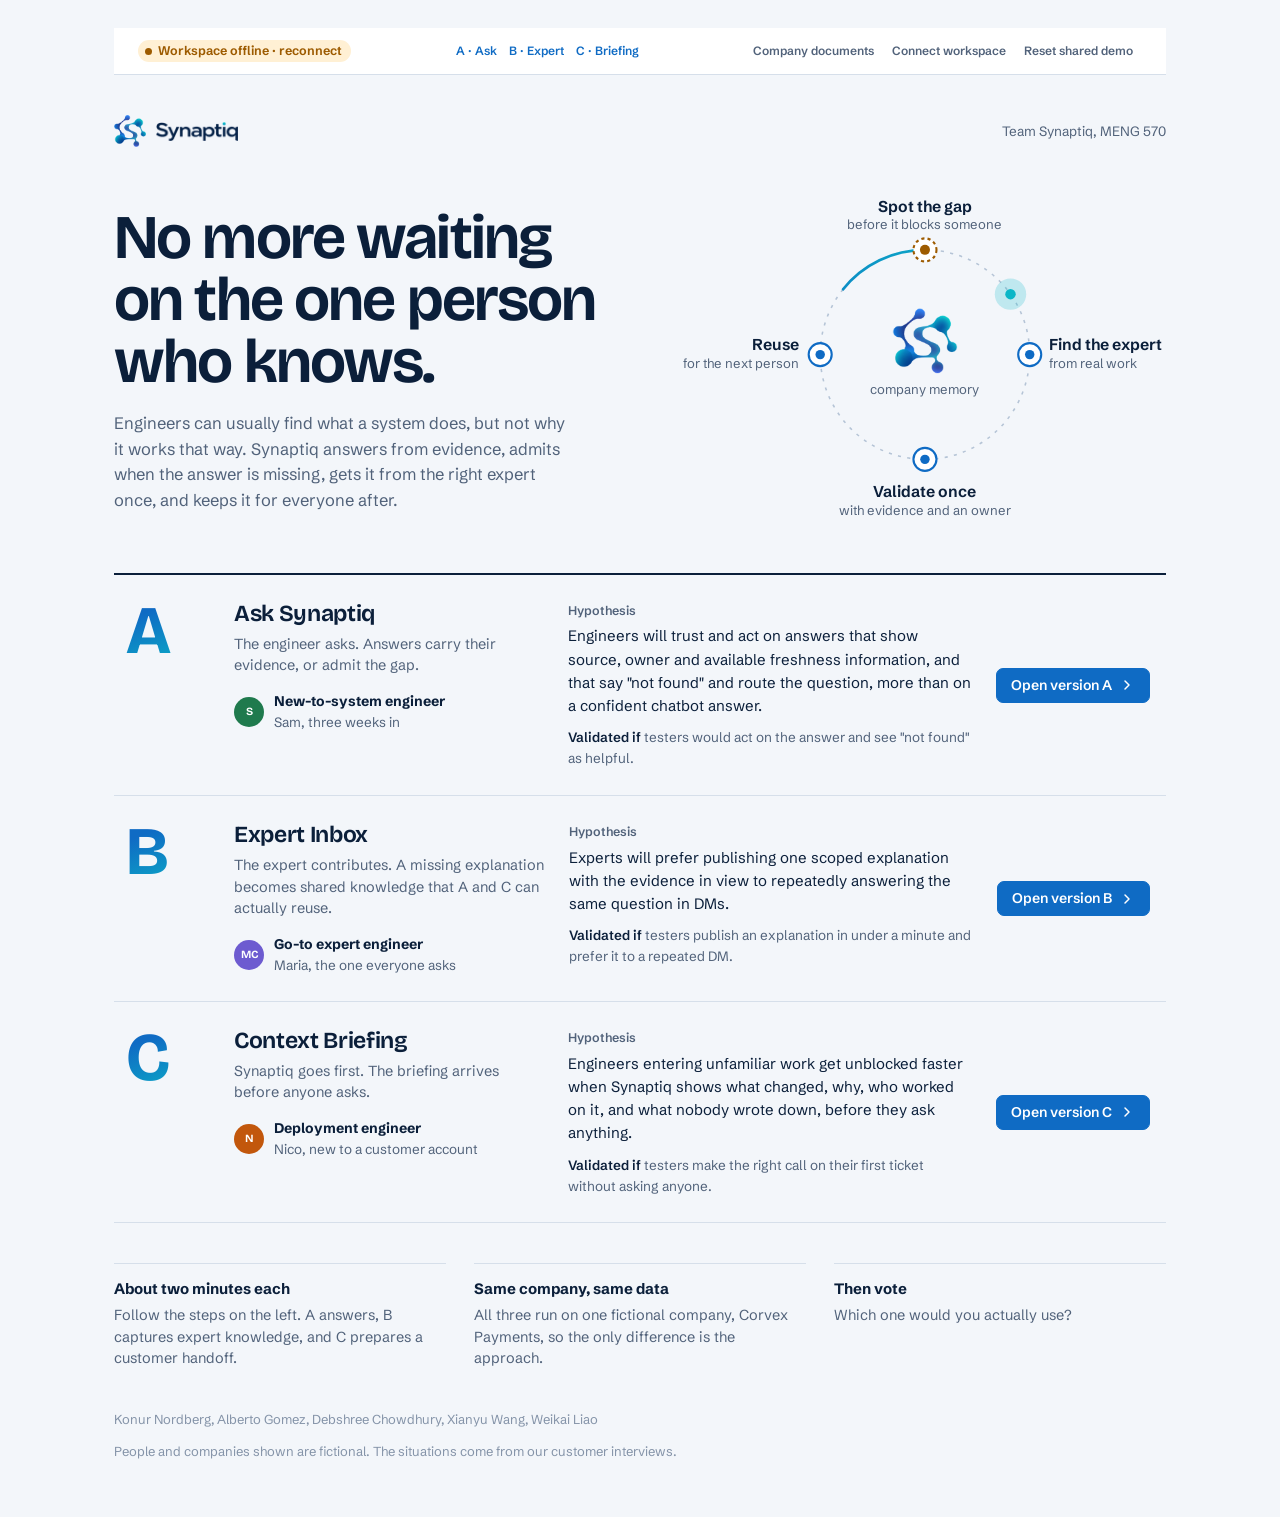
==== commit e15df0f4: "Strengthen persona experiments and live demo workflows" ====
--- a/docs/index.html
+++ b/docs/index.html
@@ -306,6 +306,19 @@
 .live-bar{display:flex;gap:12px;align-items:center;justify-content:space-between;padding:10px 24px;border-bottom:1px solid var(--line);background:var(--surface);flex-wrap:wrap;font-size:13px}.live-bar .btn{font-size:12px;padding:5px 8px}.live-dialog{width:min(720px,94vw);max-height:85vh;overflow:auto;border:1px solid var(--line);border-radius:16px;padding:24px;background:var(--surface);color:var(--ink);box-shadow:var(--shadow)}.live-dialog::backdrop{background:#07254888;backdrop-filter:blur(4px)}.live-dialog-body{display:grid;gap:16px;margin-top:20px}.live-dialog label{display:grid;gap:8px}.live-dialog input,.field input{border:1px solid var(--line);border-radius:8px;background:var(--paper);padding:12px;color:var(--ink);font:inherit}.live-document{padding:16px 0;border-top:1px solid var(--line)}.live-document pre{white-space:pre-wrap;overflow-wrap:anywhere;font:inherit;font-size:13px;max-height:240px;overflow:auto;padding:12px;background:var(--sunk);border-radius:8px}.live-drop{display:block;border:1px dashed var(--line-strong);padding:12px;border-radius:10px;text-align:center;font-size:13px;cursor:pointer;background:var(--paper);transition:background .15s,border-color .15s}.live-drop span{color:var(--brand);text-decoration:underline}.live-drop.dragging{border-color:var(--brand);background:var(--brand-weak)}.live-drop.uploading{opacity:.6;pointer-events:none}.live-hint{font-size:11px;color:var(--muted);margin-top:4px}.live-upload-inline{max-width:832px;margin:0 auto 8px}.live-error{border-left:3px solid var(--gap);padding:10px 12px;background:var(--gap-weak);border-radius:6px;font-size:14px;overflow-wrap:anywhere}.live-answer{white-space:pre-wrap;overflow-wrap:anywhere}.live-pending{color:var(--muted);padding:14px 0;animation:pulse 1.5s infinite}.live-brief{display:grid;gap:18px;margin-top:24px}.live-brief h3{font-size:15px}.upload-feedback:empty{display:none}.upload-feedback{max-height:95px;overflow:auto;font-size:12px}.live-dialog details{margin-top:8px}.live-dialog summary{cursor:pointer;color:var(--brand)}.a-body .lead{line-height:1.7}.live-bar+.scenario{border-top:0}@media(max-width:700px){.live-bar{padding:8px 12px;gap:6px}.live-bar .row{gap:4px}.live-upload-inline .live-hint{display:none}.composer{padding-top:8px}.live-dialog{padding:16px}.live-bar .btn{font-size:11px}}
 .live-versions{display:flex;gap:12px;font-size:12px;font-weight:600}.live-versions a{color:var(--brand);text-decoration:none}.live-versions a:hover{text-decoration:underline}.try li{display:list-item;margin-left:18px}.try ol{list-style:decimal}.try p{font-size:13px;color:var(--muted);line-height:1.5}@media(max-width:860px){.rail .try{display:none}.live-bar{gap:8px}.live-versions{gap:14px}}
 
+/* Experiment cues and evidence stay readable without competing with the task. */
+.live-experiment{padding:10px 24px;border-bottom:1px solid var(--line);background:var(--surface);font-size:13px}
+.live-experiment>summary{display:flex;align-items:center;justify-content:space-between;gap:8px;cursor:pointer;color:var(--brand);font-weight:600;flex-wrap:wrap}
+.live-experiment p{max-width:85ch;margin-top:8px;color:var(--muted)}
+.live-source{min-width:0;flex:1}.live-source summary{cursor:pointer;color:var(--brand);font-weight:600;overflow-wrap:anywhere}.live-source pre{white-space:pre-wrap;overflow-wrap:anywhere;max-height:240px;overflow:auto;font:13px/1.6 var(--f-ui);padding:12px;background:var(--paper);border-radius:8px;margin:8px 0}
+.live-reask{align-self:flex-start;font-size:12px}.live-hint a{color:var(--brand)}
+.live-library{margin-top:24px;display:grid;gap:10px}.live-library h2{font-size:19px}.live-published{padding:16px;border:1px solid var(--line);border-radius:var(--r-md);background:var(--surface)}.live-published summary{cursor:pointer;font-weight:600}.live-published p{margin-top:10px}.live-published .btn{margin-top:12px}
+.live-handoff{display:grid;grid-template-columns:minmax(0,1.4fr) minmax(300px,1fr);gap:18px;align-items:start}.live-brief-panel .panel-h{padding-top:18px}.live-brief-sections{display:grid;gap:12px;margin-top:8px}.live-brief-section{border-left:3px solid var(--brand);padding:4px 0 4px 14px}.live-brief-section h3{font:600 14px var(--f-ui);margin-bottom:6px;color:var(--brand)}.live-brief-section p{font-size:14px;line-height:1.65}.live-brief-section.is-gap{border-color:var(--gap);background:var(--gap-weak);border-radius:0 8px 8px 0;padding:12px 14px}.live-brief-section.is-gap h3{color:var(--gap)}.live-brief-evidence{border-top:1px solid var(--line);padding-top:12px;margin-top:16px}.live-brief-evidence>summary{color:var(--brand);cursor:pointer;font-size:13px}.live-decision textarea{width:100%;min-height:110px;border:1px solid var(--line);border-radius:8px;background:var(--paper);padding:12px;resize:vertical;line-height:1.5}.live-decision .field{display:grid;gap:8px;font-size:13px}.live-decision #decisionResult{display:grid;gap:12px;font-size:14px}.live-decision .trail{font-size:12px}.live-decision .btn{white-space:normal;text-align:left}
+@media(max-width:1050px){.live-handoff{grid-template-columns:minmax(0,1fr)}}
+@media(max-width:700px){.live-experiment{padding:10px 16px}.live-experiment>summary .k{font-size:11px}}
+
+[hidden]{display:none!important}
+
 /* Hub: thesis and live loop diagram, then the three versions as comparable rows */
 html, body { height: auto; }
 .page {
@@ -418,7 +431,7 @@
         <text x="348" y="156">Find the expert</text>
         <text class="sub" x="348" y="173">from real work</text>
         <text x="230" y="296" text-anchor="middle">Validate once</text>
-        <text class="sub" x="230" y="313" text-anchor="middle">with owner and review date</text>
+        <text class="sub" x="230" y="313" text-anchor="middle">with evidence and an owner</text>
         <text x="110" y="156" text-anchor="end">Reuse</text>
         <text class="sub" x="110" y="173" text-anchor="end">for the next person</text>
         <image class="mark" href="[data-uri]" x="199" y="116" width="62" height="62"/>
@@ -435,7 +448,7 @@
         <p class="approach">The engineer asks. Answers carry their evidence, or admit the gap.</p>
         <div class="persona"><span class="avatar av-3">S</span><span><b>New-to-system engineer</b><span>Sam, three weeks in</span></span></div>
       </div>
-      <p class="hyp"><span class="k">Hypothesis</span>Engineers will trust and act on answers that show source, owner and review date, and that say "not found" and route the question, more than on a confident chatbot answer.<span class="signal"><b>Validated if</b> testers would act on the answer and see "not found" as helpful.</span></p>
+      <p class="hyp"><span class="k">Hypothesis</span>Engineers will trust and act on answers that show source, owner and available freshness information, and that say "not found" and route the question, more than on a confident chatbot answer.<span class="signal"><b>Validated if</b> testers would act on the answer and see "not found" as helpful.</span></p>
       <a class="btn primary go" href="a/">Open version A<svg viewBox="0 0 24 24" fill="none" stroke="currentColor" stroke-width="2.2" stroke-linecap="round" stroke-linejoin="round" aria-hidden="true"><path d="M9 6l6 6-6 6"/></svg></a>
     </article>
     <article class="v">
@@ -445,7 +458,7 @@
         <p class="approach">The expert contributes. A missing explanation becomes shared knowledge that A and C can actually reuse.</p>
         <div class="persona"><span class="avatar av-1">MC</span><span><b>Go-to expert engineer</b><span>Maria, the one everyone asks</span></span></div>
       </div>
-      <p class="hyp"><span class="k">Hypothesis</span>Experts will capture what they know if each contribution is one click on a drafted answer with its evidence, and they can see the interruptions it saves them.<span class="signal"><b>Validated if</b> testers confirm an answer in under 30 seconds and prefer it to DMs.</span></p>
+      <p class="hyp"><span class="k">Hypothesis</span>Experts will prefer publishing one scoped explanation with the evidence in view to repeatedly answering the same question in DMs.<span class="signal"><b>Validated if</b> testers publish an explanation in under a minute and prefer it to a repeated DM.</span></p>
       <a class="btn primary go" href="b/">Open version B<svg viewBox="0 0 24 24" fill="none" stroke="currentColor" stroke-width="2.2" stroke-linecap="round" stroke-linejoin="round" aria-hidden="true"><path d="M9 6l6 6-6 6"/></svg></a>
     </article>
     <article class="v">
@@ -461,7 +474,7 @@
   </section>
 
   <section class="how" aria-label="How to try them">
-    <p><b>About two minutes each</b>Follow the "Try this" steps on the left. Every version has a Restart button.</p>
+    <p><b>About two minutes each</b>Follow the steps on the left. A answers, B captures expert knowledge, and C prepares a customer handoff.</p>
     <p><b>Same company, same data</b>All three run on one fictional company, Corvex Payments, so the only difference is the approach.</p>
     <p><b>Then vote</b>Which one would you actually use?</p>
   </section>
@@ -617,7 +630,11 @@
   }
   function error(container, err) { const p=document.createElement('p'); p.className='live-error'; p.setAttribute('role','alert'); p.textContent=err.message || String(err); container.appendChild(p); }
   async function task(button, work) { if (busyButtons.has(button)) return; busyButtons.add(button); button.disabled=true; try {await work();} catch(e) {toast(E(e.message));} finally {button.disabled=false; busyButtons.delete(button);} }
-  function sourceList(sources) { return sources.length ? `<ul class="trail">${sources.map(s=>`<li><span class="node"></span><span><b>${E(s.title)}</b><br><span class="k">${E(s.owner)} · added ${new Date(s.created*1000).toLocaleDateString()}</span></span></li>`).join('')}</ul>` : ''; }
+  function sourceList(sources) { return sources.length ? `<ul class="trail">${sources.map(s=>{const doc=shared?.documents.find(d=>d.id===s.id)||s;return `<li><span class="node"></span><details class="live-source"><summary>${E(s.title)}</summary><p class="k">${E(s.owner)} · added ${new Date(s.created*1000).toLocaleDateString()}${s.id.startsWith('answer-')?' · expert approved':''}</p>${doc.text?`<pre>${E(doc.text)}</pre>`:'<p class="k">Uploaded visual source. Available to the model.</p>'}</details></li>`;}).join('')}</ul>` : ''; }
+  function experiment(version) {
+    const copy={a:['New-to-system engineer','Ask with evidence','Will engineers trust an answer that shows its sources and admits knowledge gaps?','Try a documented question and an undocumented one. Would you act on the answer?'],b:['Go-to expert engineer','Capture once, reuse','Will experts prefer publishing one scoped explanation to answering the same question in DMs?','Publish an explanation, then ask a paraphrased question in A. Would this replace a repeated interruption?'],c:['Deployment / cross-team engineer','Context before questions','Can an engineer prepare for an unfamiliar customer faster with a briefing that exposes missing context?','Read the briefing, then check a deployment decision. What would you still need to ask a teammate?']}[version];
+    const box=document.createElement('details');box.className='live-experiment';box.innerHTML=`<summary><span>${version.toUpperCase()} · ${E(copy[1])}</span><span class="k">${E(copy[0])} · View experiment</span></summary><p><b>Hypothesis:</b> ${E(copy[2])}</p><p><b>Test:</b> ${E(copy[3])}</p>`;document.querySelector('.scenario').after(box);
+  }
   async function refreshState() { shared=await request('/api/state'); return shared; }
   async function check() {
     const status=document.querySelector('#liveStatus');
@@ -667,26 +684,28 @@
     const changed=()=>list();window.addEventListener('knowledge-updated',changed);d.addEventListener('close',()=>window.removeEventListener('knowledge-updated',changed));await list();
   }
   function mountA(){
-    setup();let busy=false;const thread=document.querySelector('#thread'),input=document.querySelector('#askInput'),button=document.querySelector('#askBtn'),work=document.querySelector('#work');
+    setup();experiment('a');let busy=false;const thread=document.querySelector('#thread'),input=document.querySelector('#askInput'),button=document.querySelector('#askBtn'),work=document.querySelector('#work');
     document.querySelector('#try').innerHTML='<h4>Try this</h4><ol><li>Ask any company question.</li><li>Route missing knowledge to an expert in B.</li><li>Publish the answer in B, then ask again here.</li><li>Or upload a document and ask again.</li></ol>';
-    document.querySelector('#restart').onclick=()=>{if(!busy)start();};
+    document.querySelector('#restart').textContent='Clear this chat';document.querySelector('#restart').title='Clear this conversation. Shared company knowledge stays.';document.querySelector('#restart').onclick=()=>{if(!busy)start();};
     document.querySelector('.nav').innerHTML=`<a class="on" href="#">Ask</a><a href="${link('b')}">Open expert inbox B</a><a href="${link('c')}">Context briefing C</a>`;
-    const upload=document.createElement('div');upload.className='live-upload-inline';document.querySelector('.composer').prepend(upload);uploadZone(upload);
+    const upload=document.createElement('div');upload.className='live-upload-inline';document.querySelector('.composer').prepend(upload);uploadZone(upload);const sample=document.createElement('p');sample.className='live-hint';sample.innerHTML='<a href="[data-uri]" download="office-guide.txt">Download a sample office guide</a> to try adding new knowledge.';upload.appendChild(sample);
     function start(){thread.innerHTML='<div class="empty"><h1>What do you need to know?</h1><p>Ask freely. Synaptiq answers from company knowledge, shows its sources, and helps capture what nobody has written down.</p><div class="suggest"><button data-question="How do I run payments-retry tests locally?">How do I run payments-retry tests locally?</button><button data-question="Why does payments-retry stop after three retries?">Why does payments-retry stop after three retries?</button><button data-question="Where are the bathrooms in this office?">Where are the bathrooms in this office?</button></div></div>';thread.querySelectorAll('[data-question]').forEach(b=>b.onclick=()=>ask(b.dataset.question));document.querySelector('#chips').replaceChildren();input.value='';}
     async function ask(question){if(busy||!question.trim())return;busy=true;button.disabled=true;input.disabled=true;thread.querySelector('.empty')?.remove();const q=document.createElement('div');q.className='q';q.textContent=question;thread.appendChild(q);const a=document.createElement('div');a.className='a';a.innerHTML=`<div class="a-mark">${LOGO}</div><div class="a-body"><p class="live-pending" role="status">Reading current company knowledge…</p></div>`;thread.appendChild(a);const body=a.querySelector('.a-body');scrollDown(work);
-      try{const r=await request('/api/ask',{question});body.innerHTML=`<article class="kcard"><div class="kcard-head"><h3>${r.status==='answered'?'Answer from company knowledge':'Knowledge gap'}</h3><span class="pill ${r.status==='answered'?'ok':'gap'}">${r.status==='answered'?'Sources found':'Not documented'}</span></div><div class="kcard-body"><p class="lead live-answer">${E(r.answer)}</p>${sourceList(r.sources)}${r.status==='missing'?`<div class="expert"><div class="who"><strong>${E(r.expert.name)}</strong><span>${E(r.expert_reason)}</span></div><button class="btn primary" data-route>Ask this expert</button></div>`:''}</div></article>`;
-        const route=body.querySelector('[data-route]');if(route)route.onclick=()=>task(route,async()=>{await request('/api/route',{question,expert_id:r.expert.id,evidence:r.answer});route.textContent='Sent to expert inbox';const p=document.createElement('p');p.innerHTML=`<a class="btn primary" href="${E(link('b'))}" target="_blank" rel="noopener">Open B to answer it</a> <span class="k">Return here and ask again after publishing.</span>`;body.appendChild(p);});
+      try{const r=await request('/api/ask',{question});await refreshState();body.innerHTML=`<article class="kcard"><div class="kcard-head"><h3>${r.status==='answered'?'Answer from company knowledge':'Knowledge gap'}</h3><span class="pill ${r.status==='answered'?'ok':'gap'}">${r.status==='answered'?'Sources found':'Not documented'}</span></div><div class="kcard-body"><p class="lead live-answer">${E(r.answer)}</p>${sourceList(r.sources)}${r.status==='missing'?`<div class="expert"><div class="who"><strong>${E(r.expert.name)}</strong><span>${E(r.expert_reason)}</span></div><button class="btn primary" data-route>Ask this expert</button></div>`:''}</div></article>`;
+        const again=document.createElement('button');again.className='btn quiet live-reask';again.textContent='Ask this again with latest knowledge';again.onclick=()=>ask(question);body.appendChild(again);
+        const route=body.querySelector('[data-route]');if(route)route.onclick=()=>task(route,async()=>{await request('/api/route',{question,expert_id:r.expert.id,evidence:r.answer});route.textContent='Sent to expert inbox';route.hidden=true;const p=document.createElement('p');p.innerHTML=`<a class="btn primary" href="${E(link('b'))}" target="_blank" rel="noopener">Open B to answer it</a> <span class="k">Return here and ask again after publishing.</span>`;body.appendChild(p);});
       }catch(err){body.replaceChildren();error(body,err);const retry=document.createElement('button');retry.className='btn';retry.textContent='Retry question';retry.onclick=()=>ask(question);body.appendChild(retry);}finally{busy=false;button.disabled=false;input.disabled=false;input.focus();scrollDown(work);}}
     document.querySelector('#ask').onsubmit=e=>{e.preventDefault();const q=input.value.trim();if(!q||busy)return;input.value='';ask(q);};start();
   }
   function mountB(){
-    setup();const view=document.querySelector('#view');let selected=null;let editing=false;let fingerprint='';
+    setup();experiment('b');const view=document.querySelector('#view');let selected=null;let editing=false;let fingerprint='';
     document.querySelector('#try').innerHTML='<h4>Live expert workflow</h4><p>Route a question from A. It appears here. Add your explanation, publish it, then ask A again.</p>';
-    document.querySelector('#pageSub').textContent='Real questions from A. Your published explanations become shared company knowledge.';
+    document.querySelector('.tabs').removeAttribute('role');document.querySelector('#pageSub').textContent='Real questions from A. Your published explanations become shared company knowledge.';
     document.querySelector('.tabs').innerHTML='<button class="btn" type="button" id="refreshInbox">Refresh inbox</button>';
     document.querySelector('#refreshInbox').onclick=e=>task(e.currentTarget,()=>render(true));document.querySelector('#restart').textContent='Refresh inbox';document.querySelector('#restart').onclick=()=>render(true);
     document.querySelector('.nav').innerHTML=`<a class="on" href="#">Expert inbox <span class="count" id="liveInboxCount">0</span></a><a href="${link('a')}">Ask Synaptiq A</a><a href="${link('c')}">Context briefing C</a>`;
-    async function render(force=false){if(editing&&!force)return;try{const s=await refreshState();const key=JSON.stringify(s.questions);if(!force&&key===fingerprint)return;fingerprint=key;const pending=s.questions.filter(q=>q.status==='pending');document.querySelector('#liveInboxCount').textContent=pending.length;selected=pending.some(q=>q.id===selected)?selected:pending[0]?.id;const q=pending.find(q=>q.id===selected);view.innerHTML=`<section class="ledger"><div><b>${pending.length}</b><span>questions awaiting your expertise</span></div><div><b>${s.questions.filter(q=>q.status==='published').length}</b><span>answers actually published</span></div><div><b>${s.documents.length}</b><span>shared knowledge sources</span></div></section>${q?`<div class="panes"><section class="list"><div class="list-head">Questions from A</div>${pending.map(i=>`<button class="item" data-select="${E(i.id)}" aria-current="${i.id===selected}"><span class="q">${E(i.question)}</span><span class="meta">${E(s.experts.find(e=>e.id===i.expert)?.name)} · awaiting answer</span></button>`).join('')}</section><section class="detail"><div class="d-head"><span class="pill gap">Needs human expertise</span><h2>${E(q.question)}</h2></div><div class="d-body"><p class="k">Assigned to ${E(s.experts.find(e=>e.id===q.expert)?.name)}. You are playing this expert for the demo.</p><details><summary>What A found</summary><p class="live-answer">${E(q.evidence)}</p></details><label class="field">Your explanation<textarea id="expertAnswer" placeholder="Write the missing answer in your own words…"></textarea></label><label class="field">Applies to<input id="answerScope" value="Company knowledge" placeholder="For example: payments-retry only"></label><button class="btn primary" id="publishLive">Approve and publish to company memory</button><div id="publishFeedback" aria-live="polite"></div></div></section></div>`:`<section class="detail done-state"><h2>No unanswered questions</h2><p>Ask A something the documents don't explain, then choose “Ask this expert.” The question will arrive here automatically.</p><a class="btn primary" href="${E(link('a'))}">Open A</a></section>`}`;
+    async function render(force=false){if(editing&&!force)return;try{const s=await refreshState();const key=JSON.stringify([s.questions,s.documents.map(d=>d.id)]);if(!force&&key===fingerprint)return;fingerprint=key;const pending=s.questions.filter(q=>q.status==='pending');document.querySelector('#liveInboxCount').textContent=pending.length;selected=pending.some(q=>q.id===selected)?selected:pending[0]?.id;const q=pending.find(q=>q.id===selected);view.innerHTML=`<section class="ledger"><div><b>${pending.length}</b><span>questions awaiting your expertise</span></div><div><b>${s.questions.filter(q=>q.status==='published').length}</b><span>answers actually published</span></div><div><b>${s.documents.length}</b><span>shared knowledge sources</span></div></section>${q?`<div class="panes"><section class="list"><div class="list-head">Questions from A</div>${pending.map(i=>`<button class="item" data-select="${E(i.id)}" aria-current="${i.id===selected}"><span class="q">${E(i.question)}</span><span class="meta">${E(s.experts.find(e=>e.id===i.expert)?.name)} · awaiting answer</span></button>`).join('')}</section><section class="detail"><div class="d-head"><span class="pill gap">Needs human expertise</span><h2>${E(q.question)}</h2></div><div class="d-body"><p class="k">Assigned to ${E(s.experts.find(e=>e.id===q.expert)?.name)}. You are playing this expert for the demo.</p><details><summary>What A found</summary><p class="live-answer">${E(q.evidence)}</p></details><label class="field">Your explanation<textarea id="expertAnswer" placeholder="Write the missing answer in your own words…"></textarea></label><label class="field">Applies to<input id="answerScope" value="Company knowledge" placeholder="For example: payments-retry only"></label><button class="btn primary" id="publishLive">Approve and publish to company memory</button><div id="publishFeedback" aria-live="polite"></div></div></section></div>`:`<section class="detail done-state"><h2>No unanswered questions</h2><p>Ask A something the documents don't explain, then choose “Ask this expert.” The question will arrive here automatically.</p><a class="btn primary" href="${E(link('a'))}">Open A</a></section>`}`;
+      const published=s.questions.filter(q=>q.status==='published');const library=document.createElement('section');library.className='live-library';library.innerHTML=`<div class="row" style="justify-content:space-between"><h2>Knowledge captured</h2><span class="pill ok">${published.length} published</span></div><p class="k">These explanations are now available to everyone in A and C.</p>${published.length?published.map(i=>`<details class="live-published"><summary>${E(i.question)}</summary><p class="k">${E(s.experts.find(e=>e.id===i.expert)?.name)} · ${E(s.documents.find(d=>d.id==='answer-'+i.id)?.text.match(/Scope: ([^\n]+)/)?.[1]||'Company knowledge')}</p><p class="live-answer">${E(i.answer)}</p><a class="btn quiet" href="${E(link('a'))}">Try a follow-up in A →</a></details>`).join(''):'<p class="k">Your first published explanation will appear here.</p>'}`;view.appendChild(library);
       view.querySelectorAll('[data-select]').forEach(b=>b.onclick=()=>{if(editing&&!confirm('Discard your unpublished draft?'))return;editing=false;selected=b.dataset.select;render(true);});
       const answer=view.querySelector('#expertAnswer');if(answer)answer.oninput=()=>editing=true;
       const publish=view.querySelector('#publishLive');if(publish)publish.onclick=()=>task(publish,async()=>{const feedback=view.querySelector('#publishFeedback');feedback.replaceChildren();try{await request('/api/publish',{id:q.id,answer:answer.value,scope:view.querySelector('#answerScope').value});editing=false;await render(true);toast('Published. A and C can now use your answer.');const note=document.createElement('p');note.className='saved-note';note.innerHTML=`Answer saved. <a href="${E(link('a'))}">Return to A and ask again →</a>`;view.prepend(note);}catch(e){error(feedback,e);}});
@@ -694,12 +713,21 @@
     window.addEventListener('focus',()=>render());window.addEventListener('workspace-connected',()=>render(true));setInterval(()=>{if(!document.hidden)render();},4000);render(true);
   }
   function mountC(){
-    setup();document.querySelector('#try').innerHTML='<h4>Live context briefing</h4><p>Generate a briefing from the shared documents. Publish missing customer context in B, then refresh to see the briefing change.</p>';
-    const view=document.querySelector('#view');document.querySelector('#restart').textContent='Refresh briefing';document.querySelector('#restart').onclick=brief;
+    setup();experiment('c');document.querySelector('#try').innerHTML='<h4>Your handoff</h4><ol><li>Read your account briefing.</li><li>Inspect the evidence and open gaps.</li><li>Check a real deployment decision.</li><li>Route missing context to an expert.</li></ol>';
+    const view=document.querySelector('#view');let generating=false;
+    document.querySelector('#restart').textContent='Refresh briefing';document.querySelector('#restart').onclick=brief;
     document.querySelector('.nav').innerHTML=`<a class="on" href="#">Customer briefing</a><a href="${link('a')}">Ask Synaptiq A</a><a href="${link('b')}">Expert inbox B</a>`;
-    function intro(){view.innerHTML='<div class="page-h"><h1>Bluewater Logistics</h1><p>Your customer handoff, grounded in the current shared company knowledge.</p></div><section class="panel"><div class="panel-b"><p>See what changed, why it changed, who knows, and which decisions still need an explanation.</p><button class="btn primary" id="generateBrief">Generate current briefing</button><div id="briefResult" aria-live="polite"></div></div></section>';document.querySelector('#generateBrief').onclick=brief;}
-    async function brief(){const b=document.querySelector('#generateBrief');if(b.disabled)return;b.disabled=true;const root=document.querySelector('#briefResult');root.innerHTML='<p class="live-pending">Reading current documents and expert answers…</p>';try{const r=await request('/api/brief',{});root.innerHTML=`<article class="live-brief"><p class="live-answer">${E(r.answer)}</p><h3>Supporting sources</h3>${sourceList(r.sources)}<a class="btn" href="${E(link('a'))}">Ask a follow-up in A</a></article>`;}catch(e){root.replaceChildren();error(root,e);}finally{b.disabled=false;b.textContent='Refresh from company knowledge';}}
-    intro();
+    view.innerHTML=`<div class="page-h"><span class="k">CUSTOMER HANDOFF · BLUEWATER LOGISTICS</span><h1>Walk into the account with context.</h1><p>Changes, rationale, people and open questions—prepared from company knowledge before you ask.</p></div><div class="live-handoff"><section class="panel live-brief-panel"><div class="panel-h"><h2>Your account briefing</h2><span class="pill plain" id="briefStamp">Preparing</span></div><div class="panel-b"><div id="briefResult" aria-live="polite"></div><button class="btn" id="generateBrief">Refresh from company knowledge</button></div></section><aside class="live-decision panel"><div class="panel-h"><h2>Before you change anything</h2></div><div class="panel-b"><p class="k">Try a deployment decision against the evidence. A missing reason becomes a question for the account expert.</p><label class="field">What are you considering?<textarea id="decisionInput">What approval does Bluewater require for a $75,000 payout, and why?</textarea></label><button class="btn primary" id="checkDecision">Check against company knowledge</button><div id="decisionResult" aria-live="polite"></div></div></aside></div>`;
+    document.querySelector('#generateBrief').onclick=brief;
+    document.querySelector('#checkDecision').onclick=e=>task(e.currentTarget,async()=>{const root=view.querySelector('#decisionResult'),question=view.querySelector('#decisionInput').value.trim();if(!question)return;root.innerHTML='<p class="live-pending" role="status">Checking the evidence…</p>';try{const r=await request('/api/ask',{question});await refreshState();root.innerHTML=`<span class="pill ${r.status==='missing'?'gap':'ok'}">${r.status==='missing'?'Expert context needed':'Evidence found'}</span><p class="live-answer">${E(r.answer)}</p>${sourceList(r.sources)}${r.status==='missing'?`<button class="btn" id="routeDecision">Ask ${E(r.expert.name)}</button>`:''}`;const route=root.querySelector('#routeDecision');if(route)route.onclick=e=>task(e.currentTarget,async()=>{await request('/api/route',{question,expert_id:r.expert.id,evidence:r.answer});root.insertAdjacentHTML('beforeend',`<a class="btn primary" href="${E(link('b'))}">Open expert inbox B →</a>`);route.hidden=true;});}catch(err){root.replaceChildren();error(root,err);}});
+    function sections(text){
+      const titles=['What changed','Why','People who know','Open gaps'];const blocks=[];let current=null;
+      for(const line of text.replace(/\*\*/g,'').replace(/(?:^|\s)(What changed|Why|People who know|Open gaps)\s*:/gi,'\n$1:').split('\n')){const match=line.match(/^\s*(?:#{1,4}\s*)?(?:\*\*)?(What changed|Why|People who know|Open gaps)(?:\*\*)?\s*:?\s*(?:\*\*)?\s*(.*)$/i);if(match){current={title:titles.find(t=>t.toLowerCase()===match[1].toLowerCase()),lines:[match[2]]};blocks.push(current);}else if(current)current.lines.push(line);}
+      if(blocks.length<2)return `<div class="live-answer">${E(text)}</div>`;
+      return `<div class="live-brief-sections">${blocks.map(b=>`<section class="live-brief-section ${b.title==='Open gaps'?'is-gap':''}"><h3>${E(b.title)}</h3><p class="live-answer">${E(b.lines.join('\n').trim())}</p></section>`).join('')}</div>`;
+    }
+    async function brief(){if(generating)return;generating=true;const b=document.querySelector('#generateBrief'),root=document.querySelector('#briefResult'),stamp=document.querySelector('#briefStamp');b.disabled=true;root.innerHTML='<p class="live-pending" role="status">Preparing your handoff from current documents and expert answers…</p>';stamp.textContent='Preparing';try{const r=await request('/api/brief',{});await refreshState();root.innerHTML=sections(r.answer)+`<details class="live-brief-evidence"><summary>Inspect ${r.sources.length} supporting source${r.sources.length===1?'':'s'}</summary>${sourceList(r.sources)}</details><p class="k">Missing rationale? Use the decision check to ask, then route it to the expert.</p>`;stamp.textContent='Updated '+new Date().toLocaleTimeString([],{hour:'2-digit',minute:'2-digit'});stamp.className='pill ok';}catch(e){root.replaceChildren();error(root,e);stamp.textContent='Retry available';stamp.className='pill gap';}finally{generating=false;b.disabled=false;}}
+    brief();
   }
   return {mountA,mountB,mountC,setup};
 })();
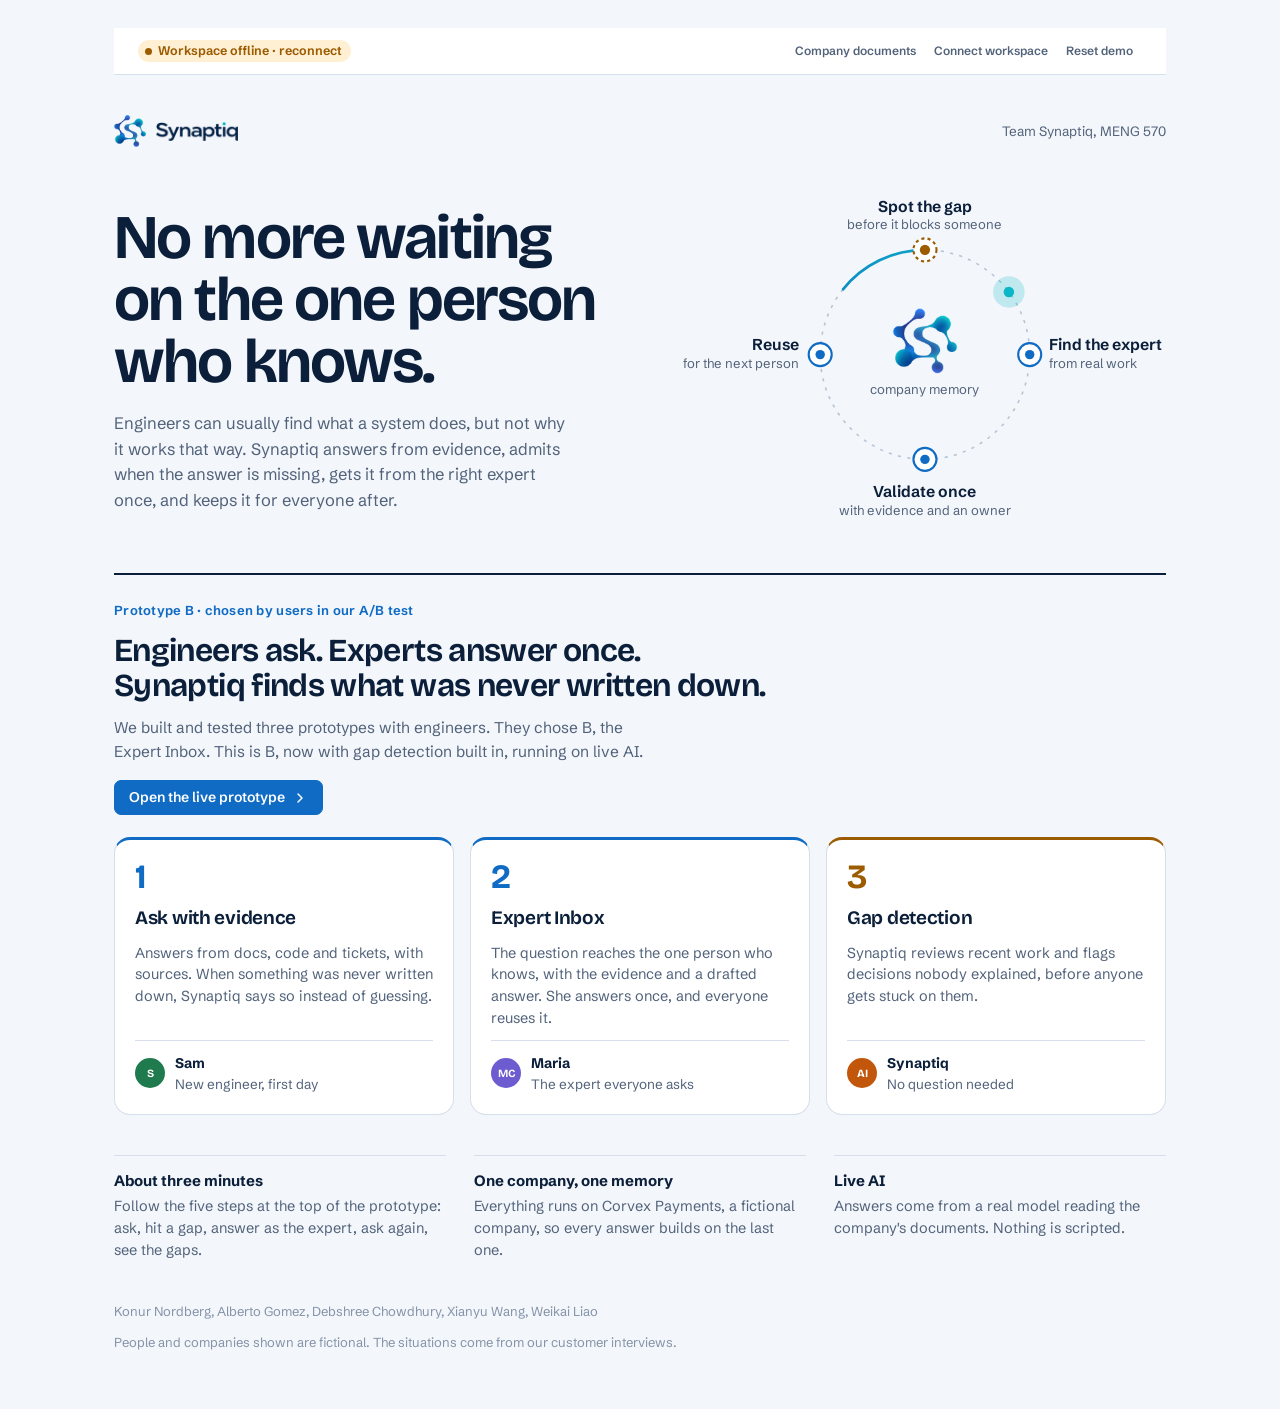
==== commit b1d8129a: "Prototype B: single live story with gap detection" ====
--- a/docs/index.html
+++ b/docs/index.html
@@ -3,7 +3,7 @@
 <head>
 <meta charset="utf-8">
 <meta name="viewport" content="width=device-width, initial-scale=1, viewport-fit=cover">
-<meta name="description" content="Synaptiq: three interactive prototypes for closing knowledge gaps in engineering teams.">
+<meta name="description" content="Synaptiq: a live prototype that finds what your company forgot to document.">
 <meta name="theme-color" content="#072548">
 <link rel="icon" type="image/png" href="[data-uri]">
 <title>Synaptiq Prototypes</title>
@@ -319,7 +319,7 @@
 
 [hidden]{display:none!important}
 
-/* Hub: thesis and live loop diagram, then the three versions as comparable rows */
+/* Hub: thesis and live loop diagram, then the prototype */
 html, body { height: auto; }
 .page {
   max-width: 1100px; margin: 0 auto;
@@ -399,6 +399,28 @@
   .v .letter { font-size: 42px; }
   .v .hyp, .v .go { grid-column: 1; }
 }
+
+.product { display: flex; flex-direction: column; gap: 22px; border-top: 2px solid var(--ink); padding-top: 26px; animation: rise .6s .25s var(--ease) both; }
+.product-head { display: flex; flex-direction: column; gap: 12px; align-items: flex-start; max-width: 760px; }
+.product-head .eyebrow { font-size: 13px; font-weight: 650; color: var(--brand); letter-spacing: .02em; }
+.product-head h2 { font-size: clamp(24px, 3.2vw, 32px); line-height: 1.12; letter-spacing: -.02em; }
+.product-head p { color: var(--muted); font-size: 15.5px; line-height: 1.55; max-width: 62ch; }
+.product-head .go { text-decoration: none; margin-top: 4px; }
+.product-head .go svg { transition: transform .35s var(--spring); }
+.product-head .go:hover svg { transform: translateX(3px); }
+.features { display: grid; grid-template-columns: repeat(3, minmax(0, 1fr)); gap: 16px; }
+.f { position: relative; display: flex; flex-direction: column; gap: 10px; padding: 20px; background: var(--surface); border: 1px solid var(--line); border-top: 3px solid var(--brand); border-radius: var(--r-lg); transition: transform .35s var(--ease), box-shadow .35s var(--ease); }
+.f:hover { transform: translateY(-3px); box-shadow: var(--shadow-lift); }
+.f.is-gap { border-top-color: var(--gap); }
+.f-n { font: 700 34px/1 var(--f-display); background: linear-gradient(160deg, var(--brand) 20%, var(--cyan) 100%); -webkit-background-clip: text; background-clip: text; color: transparent; }
+.f.is-gap .f-n { background: none; color: var(--gap); }
+.f h3 { font-size: 19px; }
+.f p { font-size: 14.5px; color: var(--muted); line-height: 1.5; flex: 1; }
+.f .persona { display: flex; gap: 10px; align-items: center; font-size: 13.5px; padding-top: 12px; border-top: 1px solid var(--line); }
+.f .persona .avatar { width: 30px; height: 30px; font-size: 11px; }
+.f .persona b { display: block; font-size: 14px; }
+.f .persona span span { color: var(--muted); }
+@media (max-width: 900px) { .features { grid-template-columns: minmax(0, 1fr); } }
 </style>
 </head>
 <body>
@@ -440,43 +462,39 @@
     </figure>
   </section>
 
-  <section class="versions" aria-label="Three versions">
-    <article class="v">
-      <div class="letter" aria-hidden="true">A</div>
-      <div>
-        <h2>Ask Synaptiq</h2>
-        <p class="approach">The engineer asks. Answers carry their evidence, or admit the gap.</p>
-        <div class="persona"><span class="avatar av-3">S</span><span><b>New-to-system engineer</b><span>Sam, three weeks in</span></span></div>
-      </div>
-      <p class="hyp"><span class="k">Hypothesis</span>Engineers will trust and act on answers that show source, owner and available freshness information, and that say "not found" and route the question, more than on a confident chatbot answer.<span class="signal"><b>Validated if</b> testers would act on the answer and see "not found" as helpful.</span></p>
-      <a class="btn primary go" href="a/">Open version A<svg viewBox="0 0 24 24" fill="none" stroke="currentColor" stroke-width="2.2" stroke-linecap="round" stroke-linejoin="round" aria-hidden="true"><path d="M9 6l6 6-6 6"/></svg></a>
-    </article>
-    <article class="v">
-      <div class="letter" aria-hidden="true">B</div>
-      <div>
-        <h2>Expert Inbox</h2>
-        <p class="approach">The expert contributes. A missing explanation becomes shared knowledge that A and C can actually reuse.</p>
-        <div class="persona"><span class="avatar av-1">MC</span><span><b>Go-to expert engineer</b><span>Maria, the one everyone asks</span></span></div>
-      </div>
-      <p class="hyp"><span class="k">Hypothesis</span>Experts will prefer publishing one scoped explanation with the evidence in view to repeatedly answering the same question in DMs.<span class="signal"><b>Validated if</b> testers publish an explanation in under a minute and prefer it to a repeated DM.</span></p>
-      <a class="btn primary go" href="b/">Open version B<svg viewBox="0 0 24 24" fill="none" stroke="currentColor" stroke-width="2.2" stroke-linecap="round" stroke-linejoin="round" aria-hidden="true"><path d="M9 6l6 6-6 6"/></svg></a>
-    </article>
-    <article class="v">
-      <div class="letter" aria-hidden="true">C</div>
-      <div>
-        <h2>Context Briefing</h2>
-        <p class="approach">Synaptiq goes first. The briefing arrives before anyone asks.</p>
-        <div class="persona"><span class="avatar av-2">N</span><span><b>Deployment engineer</b><span>Nico, new to a customer account</span></span></div>
-      </div>
-      <p class="hyp"><span class="k">Hypothesis</span>Engineers entering unfamiliar work get unblocked faster when Synaptiq shows what changed, why, who worked on it, and what nobody wrote down, before they ask anything.<span class="signal"><b>Validated if</b> testers make the right call on their first ticket without asking anyone.</span></p>
-      <a class="btn primary go" href="c/">Open version C<svg viewBox="0 0 24 24" fill="none" stroke="currentColor" stroke-width="2.2" stroke-linecap="round" stroke-linejoin="round" aria-hidden="true"><path d="M9 6l6 6-6 6"/></svg></a>
-    </article>
+  <section class="product" aria-label="Prototype B">
+    <div class="product-head">
+      <span class="eyebrow">Prototype B · chosen by users in our A/B test</span>
+      <h2>Engineers ask. Experts answer once. Synaptiq finds what was never written down.</h2>
+      <p>We built and tested three prototypes with engineers. They chose B, the Expert Inbox. This is B, now with gap detection built in, running on live AI.</p>
+      <a class="btn primary go" href="b/">Open the live prototype<svg viewBox="0 0 24 24" fill="none" stroke="currentColor" stroke-width="2.2" stroke-linecap="round" stroke-linejoin="round" aria-hidden="true"><path d="M9 6l6 6-6 6"/></svg></a>
+    </div>
+    <div class="features">
+      <article class="f">
+        <span class="f-n">1</span>
+        <h3>Ask with evidence</h3>
+        <p>Answers from docs, code and tickets, with sources. When something was never written down, Synaptiq says so instead of guessing.</p>
+        <div class="persona"><span class="avatar av-3">S</span><span><b>Sam</b><span>New engineer, first day</span></span></div>
+      </article>
+      <article class="f">
+        <span class="f-n">2</span>
+        <h3>Expert Inbox</h3>
+        <p>The question reaches the one person who knows, with the evidence and a drafted answer. She answers once, and everyone reuses it.</p>
+        <div class="persona"><span class="avatar av-1">MC</span><span><b>Maria</b><span>The expert everyone asks</span></span></div>
+      </article>
+      <article class="f is-gap">
+        <span class="f-n">3</span>
+        <h3>Gap detection</h3>
+        <p>Synaptiq reviews recent work and flags decisions nobody explained, before anyone gets stuck on them.</p>
+        <div class="persona"><span class="avatar av-2">AI</span><span><b>Synaptiq</b><span>No question needed</span></span></div>
+      </article>
+    </div>
   </section>
 
-  <section class="how" aria-label="How to try them">
-    <p><b>About two minutes each</b>Follow the steps on the left. A answers, B captures expert knowledge, and C prepares a customer handoff.</p>
-    <p><b>Same company, same data</b>All three run on one fictional company, Corvex Payments, so the only difference is the approach.</p>
-    <p><b>Then vote</b>Which one would you actually use?</p>
+  <section class="how" aria-label="How to try it">
+    <p><b>About three minutes</b>Follow the five steps at the top of the prototype: ask, hit a gap, answer as the expert, ask again, see the gaps.</p>
+    <p><b>One company, one memory</b>Everything runs on Corvex Payments, a fictional company, so every answer builds on the last one.</p>
+    <p><b>Live AI</b>Answers come from a real model reading the company's documents. Nothing is scripted.</p>
   </section>
 
   <footer class="foot">
@@ -641,11 +659,11 @@
     try {health=await request('/api/health'); status.textContent=health.ai_configured ? 'Live AI · shared workspace' : 'Workspace connected · AI key needed'; status.className='pill '+(health.ai_configured?'ok':'gap'); await refreshState();}
     catch(e) {status.textContent=base ? 'Workspace offline · reconnect' : 'Connect workspace to use live AI';status.className='pill gap';health=null;}
   }
-  function setup() {
+  function setup(opts={}) {
     const brand = document.querySelector('#brand');
     if (brand && !brand.innerHTML.trim()) brand.innerHTML = BRAND;
     const bar=document.createElement('div'); bar.className='live-bar';
-    bar.innerHTML=`<span id="liveStatus" class="pill plain">Connecting workspace…</span><nav class="live-versions" aria-label="Switch prototype"><a href="${E(link('a'))}">A · Ask</a><a href="${E(link('b'))}">B · Expert</a><a href="${E(link('c'))}">C · Briefing</a></nav><div class="row"><button class="btn quiet" id="liveDocs" type="button">Company documents</button><button class="btn quiet" id="liveConnect" type="button">Connect workspace</button><button class="btn quiet" id="liveReset" type="button">Reset shared demo</button></div>`;
+    bar.innerHTML=`<span id="liveStatus" class="pill plain">Connecting workspace…</span>${opts.versions===false?'':`<nav class="live-versions" aria-label="Switch prototype"><a href="${E(link('a'))}">A · Ask</a><a href="${E(link('b'))}">B · Expert</a><a href="${E(link('c'))}">C · Briefing</a></nav>`}<div class="row"><button class="btn quiet" id="liveDocs" type="button">Company documents</button><button class="btn quiet" id="liveConnect" type="button">Connect workspace</button><button class="btn quiet" id="liveReset" type="button">${opts.resetLabel||'Reset shared demo'}</button></div>`;
     const main=document.querySelector('.main') || document.querySelector('.page'); main.prepend(bar);
     document.querySelector('#liveConnect').onclick=connect;
     document.querySelector('#liveDocs').onclick=documents;
@@ -729,11 +747,261 @@
     async function brief(){if(generating)return;generating=true;const b=document.querySelector('#generateBrief'),root=document.querySelector('#briefResult'),stamp=document.querySelector('#briefStamp');b.disabled=true;root.innerHTML='<p class="live-pending" role="status">Preparing your handoff from current documents and expert answers…</p>';stamp.textContent='Preparing';try{const r=await request('/api/brief',{});await refreshState();root.innerHTML=sections(r.answer)+`<details class="live-brief-evidence"><summary>Inspect ${r.sources.length} supporting source${r.sources.length===1?'':'s'}</summary>${sourceList(r.sources)}</details><p class="k">Missing rationale? Use the decision check to ask, then route it to the expert.</p>`;stamp.textContent='Updated '+new Date().toLocaleTimeString([],{hour:'2-digit',minute:'2-digit'});stamp.className='pill ok';}catch(e){root.replaceChildren();error(root,e);stamp.textContent='Retry available';stamp.className='pill gap';}finally{generating=false;b.disabled=false;}}
     brief();
   }
-  return {mountA,mountB,mountC,setup};
+  return {mountA,mountB,mountC,setup,_internals:{E,request,refreshState,task,error,sourceList,setup}};
 })();
 
+/* Prototype B: one product, one story. Ask -> not documented -> expert answers once -> ask again -> gaps found. */
+Live.mountStory = function mountStory() {
+  const {E, request, refreshState, task, error, sourceList, setup} = Live._internals;
+  setup({versions: false, resetLabel: 'Reset demo'});
+
+  const views = {ask: $('#viewAsk'), inbox: $('#viewInbox'), gaps: $('#viewGaps')};
+  const FOLLOW_UP = 'Can I raise the payments-retry limit from 3 to 5?';
+  const UNDOCUMENTED = 'Why does payments-retry stop after three retries?';
+  const PERSONA = {
+    ask: ['S', "<b>You're Sam, a new backend engineer on your first day at Corvex Payments.</b> Your first ticket: customers see failed payments, so raise payments-retry from 3 to 5 retries."],
+    inbox: ['MC', "<b>You're Maria Chen, the payments expert everyone asks.</b> Synaptiq only sends you what the documentation can't answer, with the evidence attached."],
+    gaps: ['', "<b>Nobody asked anything.</b> Synaptiq reviewed recent work on the Bluewater account and found decisions nobody wrote down."],
+  };
+  const STEPS = [
+    ['ask', 'Ask a documented question'],
+    ['ask', 'Ask what nobody wrote down'],
+    ['inbox', 'Expert answers once'],
+    ['ask', 'Ask again'],
+    ['gaps', 'Gaps found early'],
+  ];
+  const done = new Set();
+  let current = 'ask';
+
+  /* ---------- story bar and navigation ---------- */
+  const bar = $('#story');
+  function renderSteps() {
+    const next = STEPS.findIndex((_, i) => !done.has(i));
+    bar.innerHTML = STEPS.map(([view, label], i) => {
+      const state = done.has(i) ? 'done' : i === next ? 'now' : '';
+      return `<button type="button" class="${state}" data-step="${i}" data-view="${view}"><span class="n">${done.has(i) ? TICK : i + 1}</span>${E(label)}</button>`;
+    }).join('<span class="sep" aria-hidden="true"></span>');
+    bar.querySelectorAll('[data-view]').forEach((b) => (b.onclick = () => show(b.dataset.view)));
+  }
+  function mark(i) { if (!done.has(i)) { done.add(i); renderSteps(); } }
+
+  function show(name) {
+    current = name;
+    for (const [key, el] of Object.entries(views)) el.hidden = key !== name;
+    $$('#storyNav [data-nav]').forEach((a) => a.classList.toggle('on', a.dataset.nav === name));
+    const [who, text] = PERSONA[name];
+    const avatar = $('#personaWho');
+    avatar.innerHTML = who ? E(who) : LOGO;
+    avatar.classList.toggle('is-ai', !who);
+    $('#personaText').innerHTML = text;
+    $('#restart').hidden = name !== 'ask';
+    history.replaceState(null, '', location.pathname + location.search + '#' + name);
+    if (name === 'inbox') inbox.render(true);
+    if (name === 'gaps' && !gaps.loaded) gaps.scan();
+    if (name === 'ask') setTimeout(() => $('#askInput').focus(), 50);
+  }
+  $$('#storyNav [data-nav]').forEach((a) => (a.onclick = (e) => { e.preventDefault(); show(a.dataset.nav); }));
+
+  /* ---------- 1. Ask (Sam, the new engineer) ---------- */
+  const ask = (() => {
+    const thread = $('#thread'), input = $('#askInput'), button = $('#askBtn'), work = $('#workAsk'), chips = $('#chips');
+    let busy = false;
+    function suggest(list) {
+      chips.innerHTML = list.map((q) => `<button type="button" data-q="${E(q)}">${E(q)}</button>`).join('');
+      chips.querySelectorAll('[data-q]').forEach((b) => (b.onclick = () => run(b.dataset.q)));
+    }
+    function start() {
+      thread.innerHTML = `<div class="empty"><h1>What do you need to know?</h1><p>Ask anything about how Corvex works. Synaptiq answers from company knowledge with its sources, and says so when something was never written down.</p><div class="suggest"><button data-question="How do I run payments-retry tests locally?">How do I run payments-retry tests locally?</button><button data-question="Why does payments-retry stop after three retries?">Why does payments-retry stop after three retries?</button></div></div>`;
+      thread.querySelectorAll('[data-question]').forEach((b) => (b.onclick = () => run(b.dataset.question)));
+      chips.replaceChildren();
+      input.value = '';
+    }
+    async function run(question) {
+      if (busy || !question.trim()) return;
+      busy = true; button.disabled = true; input.disabled = true;
+      thread.querySelector('.empty')?.remove();
+      const q = document.createElement('div'); q.className = 'q'; q.textContent = question; thread.appendChild(q);
+      const a = document.createElement('div'); a.className = 'a';
+      a.innerHTML = `<div class="a-mark">${LOGO}</div><div class="a-body"><p class="live-pending" role="status">Reading company knowledge…</p></div>`;
+      thread.appendChild(a);
+      const body = a.querySelector('.a-body');
+      scrollDown(work);
+      try {
+        const r = await request('/api/ask', {question});
+        await refreshState().catch(() => {});
+        const verified = r.status === 'answered' ? r.sources.find((s) => s.id.startsWith('answer-')) : null;
+        const pill = verified
+          ? `<span class="pill ok verified">Verified by ${E(verified.owner)}</span>`
+          : r.status === 'answered' ? '<span class="pill ok">Sources found</span>' : '<span class="pill gap">Not documented</span>';
+        const title = verified ? 'Answer from company memory' : r.status === 'answered' ? 'Answer from company knowledge' : 'Nobody documented this yet';
+        const expert = r.status === 'missing'
+          ? `<div class="expert"><div class="who"><strong>${E(r.expert.name)}</strong><span>${E(r.expert_reason)}</span></div><button class="btn primary" data-route>Ask ${E(r.expert.name.split(' ')[0])}</button></div>`
+          : '';
+        body.innerHTML = `<article class="kcard${verified ? ' is-verified' : ''}"><div class="kcard-head"><h3>${title}</h3>${pill}</div><div class="kcard-body"><p class="lead live-answer">${E(r.answer)}</p>${sourceList(r.sources)}${expert}</div></article>`;
+        if (verified) { mark(3); suggest([]); }
+        else if (r.status === 'answered') { mark(0); if (!done.has(1)) suggest([UNDOCUMENTED]); }
+        else { mark(1); suggest([]); }
+        const route = body.querySelector('[data-route]');
+        if (route) route.onclick = () => task(route, async () => {
+          await request('/api/route', {question, expert_id: r.expert.id, evidence: r.answer});
+          const first = r.expert.name.split(' ')[0];
+          route.closest('.expert').outerHTML = `<div class="routed"><p class="saved-note">${TICK}Sent to ${E(first)}'s Expert Inbox with the evidence.</p><button class="btn primary" type="button" data-open-inbox>Open ${E(first)}'s Expert Inbox →</button></div>`;
+          body.querySelector('[data-open-inbox]').onclick = () => show('inbox');
+          inbox.count();
+        });
+      } catch (err) {
+        body.replaceChildren(); error(body, err);
+        const retry = document.createElement('button'); retry.className = 'btn'; retry.textContent = 'Retry question'; retry.onclick = () => run(question); body.appendChild(retry);
+      } finally {
+        busy = false; button.disabled = false; input.disabled = false; scrollDown(work);
+        if (current === 'ask') input.focus();
+      }
+    }
+    $('#ask').onsubmit = (e) => { e.preventDefault(); const q = input.value.trim(); if (!q || busy) return; input.value = ''; run(q); };
+    $('#restart').onclick = () => { if (!busy) start(); };
+    start();
+    return {suggest, run, prefill: (q) => { input.value = q; }};
+  })();
+
+  /* ---------- 2. Expert Inbox (Maria) ---------- */
+  const inbox = (() => {
+    const view = $('#inboxView');
+    const drafts = {}, typed = {}, drafting = new Set();
+    let selected = null, fingerprint = '', state = null;
+    const expertName = (s, id) => s.experts.find((x) => x.id === id)?.name || 'the expert';
+    async function count() {
+      try { state = await refreshState(); } catch { return; }
+      const n = state.questions.filter((q) => q.status === 'pending').length;
+      $('#inboxCount').textContent = n;
+      $('#inboxCount').hidden = !n;
+    }
+    async function draft(q) {
+      if (drafts[q.id] !== undefined || drafting.has(q.id)) return;
+      drafting.add(q.id);
+      const note = view.querySelector('#draftNote');
+      if (note) note.innerHTML = '<span class="live-pending">Synaptiq is drafting an answer from the evidence…</span>';
+      try {
+        const r = await request('/api/draft', {id: q.id});
+        drafts[q.id] = r.draft || r.answer || '';
+      } catch { drafts[q.id] = ''; }
+      drafting.delete(q.id);
+      if (selected === q.id) fill(q);
+    }
+    function fill(q) {
+      const box = view.querySelector('#expertAnswer'), note = view.querySelector('#draftNote');
+      if (!box) return;
+      if (!typed[q.id] && drafts[q.id]) { box.value = drafts[q.id]; typed[q.id] = drafts[q.id]; }
+      if (note) note.innerHTML = drafts[q.id]
+        ? 'Drafted by Synaptiq from the evidence. Replace each <b>[Confirm: …]</b> with what only you know.'
+        : drafts[q.id] === '' ? 'Add what only you know: the reason, and when it can change.' : '';
+    }
+    async function render(force = false) {
+      const editing = document.activeElement?.id === 'expertAnswer';
+      if (editing && !force) return;
+      try {
+        const s = state = await refreshState();
+        const key = JSON.stringify([s.questions, s.documents.map((d) => d.id)]);
+        if (!force && key === fingerprint) return;
+        fingerprint = key;
+        const pending = s.questions.filter((q) => q.status === 'pending');
+        const published = s.questions.filter((q) => q.status === 'published');
+        $('#inboxCount').textContent = pending.length; $('#inboxCount').hidden = !pending.length;
+        selected = pending.some((q) => q.id === selected) ? selected : pending[0]?.id;
+        const q = pending.find((x) => x.id === selected);
+        view.innerHTML = `<section class="ledger"><div><b>${pending.length}</b><span>questions waiting for you</span></div><div><b>${published.length}</b><span>answers you published</span></div><div><b>${s.documents.length}</b><span>sources in company memory</span></div></section>${q ? `<div class="panes"><section class="list"><div class="list-head">Sent to you by Synaptiq</div>${pending.map((i) => `<button class="item" data-select="${E(i.id)}" aria-current="${i.id === selected}"><span class="q">${E(i.question)}</span><span class="meta">For ${E(expertName(s, i.expert))} · not documented</span></button>`).join('')}</section><section class="detail"><div class="d-head"><span class="pill gap">Needs your expertise</span><h2>${E(q.question)}</h2></div><div class="d-body"><p class="k">Assigned to ${E(expertName(s, q.expert))}. Synaptiq checked the docs, code and tickets first.</p><details open><summary>What Synaptiq already found</summary><p class="live-answer">${E(q.evidence)}</p></details><label class="field">Your answer<textarea id="expertAnswer" placeholder="Write the missing answer in your own words…">${E(typed[q.id] || '')}</textarea></label><p class="k draft-note" id="draftNote"></p><label class="field">Applies to<input id="answerScope" value="payments-retry only"></label><button class="btn primary" id="publishLive">Approve and save to company memory</button><div id="publishFeedback" aria-live="polite"></div></div></section></div>` : `<section class="detail done-state"><h2>Nothing waiting for you</h2><p>When Sam asks something the documentation doesn't answer, Synaptiq sends it here with the evidence.</p><button class="btn primary" type="button" data-go-ask>Go to Sam's view</button></section>`}`;
+        const lib = document.createElement('section'); lib.className = 'live-library';
+        lib.innerHTML = `<div class="row" style="justify-content:space-between"><h2>Saved to company memory</h2><span class="pill ok">${published.length} answered once</span></div><p class="k">Everyone can now reuse these answers. Nobody has to ask you again.</p>${published.length ? published.map((i) => `<details class="live-published"><summary>${E(i.question)}</summary><p class="k">${E(expertName(s, i.expert))} · ${E(s.documents.find((d) => d.id === 'answer-' + i.id)?.text.match(/Scope: ([^\n]+)/)?.[1] || 'Company knowledge')}</p><p class="live-answer">${E(i.answer)}</p></details>`).join('') : '<p class="k">Your first answer will appear here.</p>'}`;
+        view.appendChild(lib);
+        view.querySelector('[data-go-ask]')?.addEventListener('click', () => show('ask'));
+        view.querySelectorAll('[data-select]').forEach((b) => (b.onclick = () => { selected = b.dataset.select; render(true); }));
+        if (!q) return;
+        const answer = view.querySelector('#expertAnswer');
+        answer.oninput = () => { typed[q.id] = answer.value; };
+        fill(q);
+        if (!typed[q.id]) draft(q);
+        const publish = view.querySelector('#publishLive');
+        publish.onclick = () => task(publish, async () => {
+          const feedback = view.querySelector('#publishFeedback'); feedback.replaceChildren();
+          if (answer.value.trim().length < 5) { error(feedback, Error('Write your answer first.')); answer.focus(); return; }
+          if (/\[Confirm:/i.test(answer.value)) { error(feedback, Error('Replace each [Confirm: …] with the real answer first.')); answer.focus(); return; }
+          try {
+            await request('/api/publish', {id: q.id, answer: answer.value, scope: view.querySelector('#answerScope').value});
+            delete typed[q.id];
+            mark(2);
+            toast('Saved to company memory. Everyone can reuse it now.');
+            await render(true);
+            const note = document.createElement('div'); note.className = 'routed';
+            note.innerHTML = `<p class="saved-note">${TICK}Answer saved. Sam, and everyone after him, gets it without asking you.</p><button class="btn primary" type="button">Back to Sam: ask again →</button>`;
+            note.querySelector('button').onclick = () => { ask.suggest([FOLLOW_UP]); ask.prefill(FOLLOW_UP); show('ask'); };
+            view.prepend(note);
+          } catch (e) { error(feedback, e); }
+        });
+      } catch (err) { if (!view.querySelector('#expertAnswer')) { view.replaceChildren(); error(view, err); } }
+    }
+    setInterval(() => { if (current === 'inbox' && !document.hidden) render(); }, 4000);
+    return {render, count};
+  })();
+
+  /* ---------- 3. Gaps found before anyone asks ---------- */
+  const gaps = (() => {
+    const root = $('#gapsResult'), stamp = $('#gapsStamp'), again = $('#scanAgain');
+    const TITLES = ['What changed', 'Why', 'People who know', 'Open gaps'];
+    let busy = false;
+    function sections(text) {
+      const blocks = []; let cur = null;
+      for (const line of text.replace(/\*\*/g, '').replace(/(?:^|\s)(What changed|Why|People who know|Open gaps)\s*:/gi, '\n$1:').split('\n')) {
+        const m = line.match(/^\s*(?:#{1,4}\s*)?(What changed|Why|People who know|Open gaps)\s*:?\s*(.*)$/i);
+        if (m) { cur = {title: TITLES.find((t) => t.toLowerCase() === m[1].toLowerCase()), lines: [m[2]]}; blocks.push(cur); }
+        else if (cur) cur.lines.push(line);
+      }
+      return blocks;
+    }
+    function guessExpert(text, experts) {
+      return experts.find((x) => text.includes(x.name) || text.includes(x.name.split(' ')[0])) || experts.find((x) => x.id === 'jamie') || experts[0];
+    }
+    async function scan() {
+      if (busy) return; busy = true; gaps.loaded = true; again.disabled = true;
+      root.innerHTML = '<p class="live-pending" role="status">Reviewing recent PRs, tickets and account history…</p>';
+      stamp.textContent = 'Scanning'; stamp.className = 'pill plain';
+      try {
+        const r = await request('/api/brief', {});
+        const s = await refreshState().catch(() => ({experts: []}));
+        const blocks = sections(r.answer || '');
+        let list = Array.isArray(r.gaps) && r.gaps.length ? r.gaps : [];
+        if (!list.length) {
+          const open = blocks.find((b) => b.title === 'Open gaps');
+          const lines = open ? open.lines.join('\n').split(/\n+|(?:^|\s)[-•]\s+/).map((x) => x.replace(/^[\s\-•*\d.)]+/, '').trim()).filter((x) => x.length > 12) : [];
+          list = lines.slice(0, 4).map((text) => ({question: text, reason: '', expert: guessExpert(text, s.experts || [])}));
+        }
+        const context = blocks.filter((b) => b.title !== 'Open gaps');
+        root.innerHTML = `${list.length ? `<div class="gap-list">${list.map((g, i) => `<article class="gap-card"><div class="row" style="justify-content:space-between"><span class="pill gap">Not documented</span><span class="k">Found without a question</span></div><h3>${E(g.question)}</h3>${g.reason ? `<p class="k">${E(g.reason)}</p>` : ''}${g.expert ? `<div class="expert"><div class="who"><strong>${E(g.expert.name)}</strong><span>${E(g.expert.domain || 'Knows this area')}</span></div><button class="btn primary" type="button" data-gap="${i}">Ask ${E(g.expert.name.split(' ')[0])}</button></div>` : ''}</article>`).join('')}</div>` : `<p class="k">No open gaps found right now.</p>`}${context.length ? `<details class="live-brief-evidence"><summary>What Synaptiq reviewed</summary><div class="live-brief-sections">${context.map((b) => `<section class="live-brief-section"><h3>${E(b.title)}</h3><p class="live-answer">${E(b.lines.join('\n').trim())}</p></section>`).join('')}</div>${sourceList(r.sources || [])}</details>` : ''}`;
+        root.querySelectorAll('[data-gap]').forEach((b) => (b.onclick = () => task(b, async () => {
+          const g = list[+b.dataset.gap];
+          await request('/api/route', {question: g.question, expert_id: g.expert.id, evidence: g.reason || r.answer});
+          b.closest('.expert').outerHTML = `<div class="routed"><p class="saved-note">${TICK}Sent to ${E(g.expert.name.split(' ')[0])}'s Expert Inbox before anyone got stuck.</p><button class="btn quiet" type="button" data-open-inbox>Open the Expert Inbox →</button></div>`;
+          root.querySelectorAll('[data-open-inbox]').forEach((x) => (x.onclick = () => show('inbox')));
+          inbox.count();
+        })));
+        $('#gapCount').textContent = list.length; $('#gapCount').hidden = !list.length;
+        stamp.textContent = 'Updated ' + new Date().toLocaleTimeString([], {hour: '2-digit', minute: '2-digit'}); stamp.className = 'pill ok';
+        mark(4);
+      } catch (e) {
+        root.replaceChildren(); error(root, e); stamp.textContent = 'Retry available'; stamp.className = 'pill gap';
+      } finally { busy = false; again.disabled = false; }
+    }
+    again.onclick = scan;
+    return {scan, loaded: false};
+  })();
+
+  renderSteps();
+  const first = (location.hash || '#ask').slice(1);
+  show(views[first] ? first : 'ask');
+  inbox.count();
+  window.addEventListener('workspace-connected', () => { inbox.count(); if (current === 'inbox') inbox.render(true); });
+};
+
 $("#brand").innerHTML = BRAND;
-Live.setup();
+Live.setup({versions:false, resetLabel:'Reset demo'});
 if (REDUCED) { const svg = $(".loop-fig svg"); if (svg && svg.pauseAnimations) svg.pauseAnimations(); }
 </script>
 
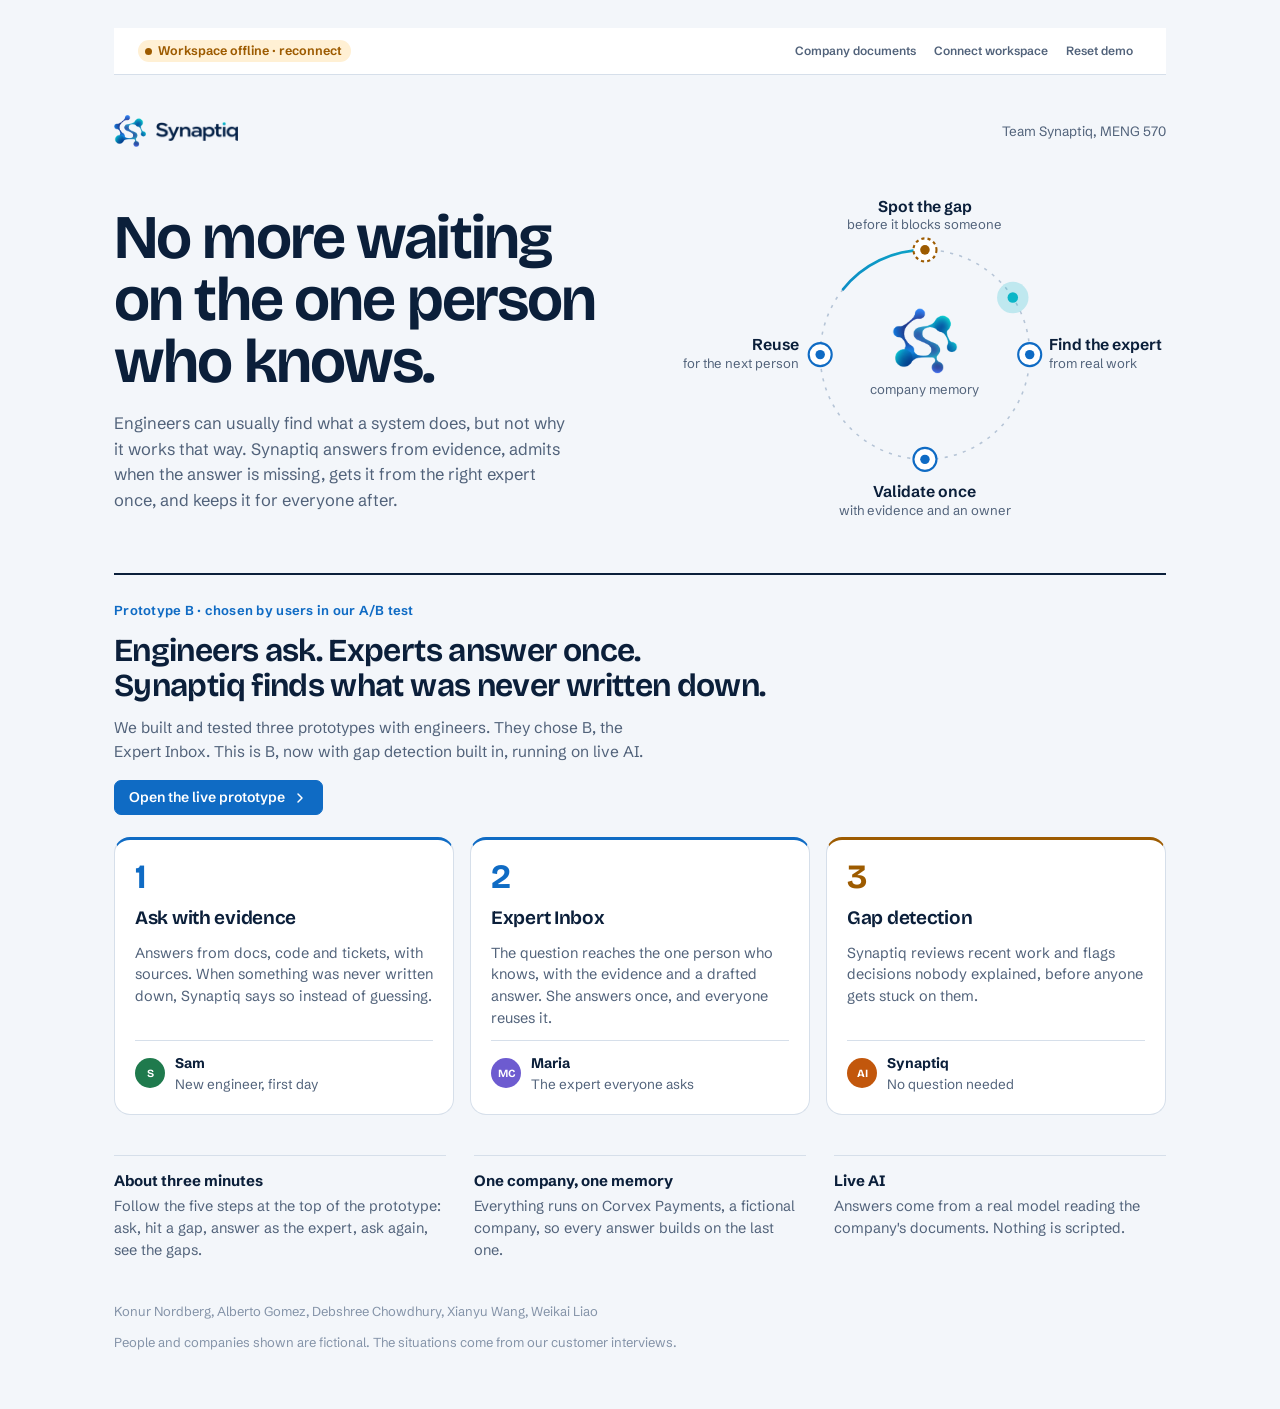
==== commit 7f9395ad: "Retry on AI errors and show multiple gaps" ====
--- a/docs/index.html
+++ b/docs/index.html
@@ -754,6 +754,18 @@
 Live.mountStory = function mountStory() {
   const {E, request, refreshState, task, error, sourceList, setup} = Live._internals;
   setup({versions: false, resetLabel: 'Reset demo'});
+  /* Gemini is sometimes briefly overloaded. Retry those transient errors quietly before showing them. */
+  const TRANSIENT = /temporarily unavailable|did not return|incomplete answer|took too long|demo is busy|quota/i;
+  async function retrying(path, body, onRetry, tries = 3) {
+    for (let i = 1; ; i++) {
+      try { return await request(path, body); }
+      catch (e) {
+        if (i >= tries || !TRANSIENT.test(e.message || '')) throw e;
+        if (onRetry) onRetry(i);
+        await new Promise((r) => setTimeout(r, 3000 * i));
+      }
+    }
+  }
 
   const views = {ask: $('#viewAsk'), inbox: $('#viewInbox'), gaps: $('#viewGaps')};
   const FOLLOW_UP = 'Can I raise the payments-retry limit from 3 to 5?';
@@ -827,7 +839,7 @@
       const body = a.querySelector('.a-body');
       scrollDown(work);
       try {
-        const r = await request('/api/ask', {question});
+        const r = await retrying('/api/ask', {question}, () => { const p = body.querySelector('.live-pending'); if (p) p.textContent = 'The AI is busy for a moment. Retrying…'; }, 2);
         await refreshState().catch(() => {});
         const verified = r.status === 'answered' ? r.sources.find((s) => s.id.startsWith('answer-')) : null;
         const pill = verified
@@ -964,14 +976,17 @@
       root.innerHTML = '<p class="live-pending" role="status">Reviewing recent PRs, tickets and account history…</p>';
       stamp.textContent = 'Scanning'; stamp.className = 'pill plain';
       try {
-        const r = await request('/api/brief', {});
+        const r = await retrying('/api/brief', {}, () => { const p = root.querySelector('.live-pending'); if (p) p.textContent = 'The AI is busy for a moment. Retrying…'; });
         const s = await refreshState().catch(() => ({experts: []}));
         const blocks = sections(r.answer || '');
         let list = Array.isArray(r.gaps) && r.gaps.length ? r.gaps : [];
         if (!list.length) {
           const open = blocks.find((b) => b.title === 'Open gaps');
           const lines = open ? open.lines.join('\n').split(/\n+|(?:^|\s)[-•]\s+/).map((x) => x.replace(/^[\s\-•*\d.)]+/, '').trim()).filter((x) => x.length > 12) : [];
-          list = lines.slice(0, 4).map((text) => ({question: text, reason: '', expert: guessExpert(text, s.experts || [])}));
+          // One paragraph can hold several gaps: keep each sentence that names something missing.
+          const GAP = /not recorded|no reason|no description|not documented|undocumented|without (an )?explanation|unclear|unknown|nobody (recorded|documented|knows)|missing/i;
+          const items = lines.flatMap((x) => { const parts = x.split(/(?<=[.!?])\s+(?=[A-Z])/).map((y) => y.trim()); const hits = parts.filter((y) => GAP.test(y)); return hits.length ? hits : [x]; });
+          list = items.slice(0, 4).map((text) => ({question: text, reason: '', expert: guessExpert(text, s.experts || [])}));
         }
         const context = blocks.filter((b) => b.title !== 'Open gaps');
         root.innerHTML = `${list.length ? `<div class="gap-list">${list.map((g, i) => `<article class="gap-card"><div class="row" style="justify-content:space-between"><span class="pill gap">Not documented</span><span class="k">Found without a question</span></div><h3>${E(g.question)}</h3>${g.reason ? `<p class="k">${E(g.reason)}</p>` : ''}${g.expert ? `<div class="expert"><div class="who"><strong>${E(g.expert.name)}</strong><span>${E(g.expert.domain || 'Knows this area')}</span></div><button class="btn primary" type="button" data-gap="${i}">Ask ${E(g.expert.name.split(' ')[0])}</button></div>` : ''}</article>`).join('')}</div>` : `<p class="k">No open gaps found right now.</p>`}${context.length ? `<details class="live-brief-evidence"><summary>What Synaptiq reviewed</summary><div class="live-brief-sections">${context.map((b) => `<section class="live-brief-section"><h3>${E(b.title)}</h3><p class="live-answer">${E(b.lines.join('\n').trim())}</p></section>`).join('')}</div>${sourceList(r.sources || [])}</details>` : ''}`;
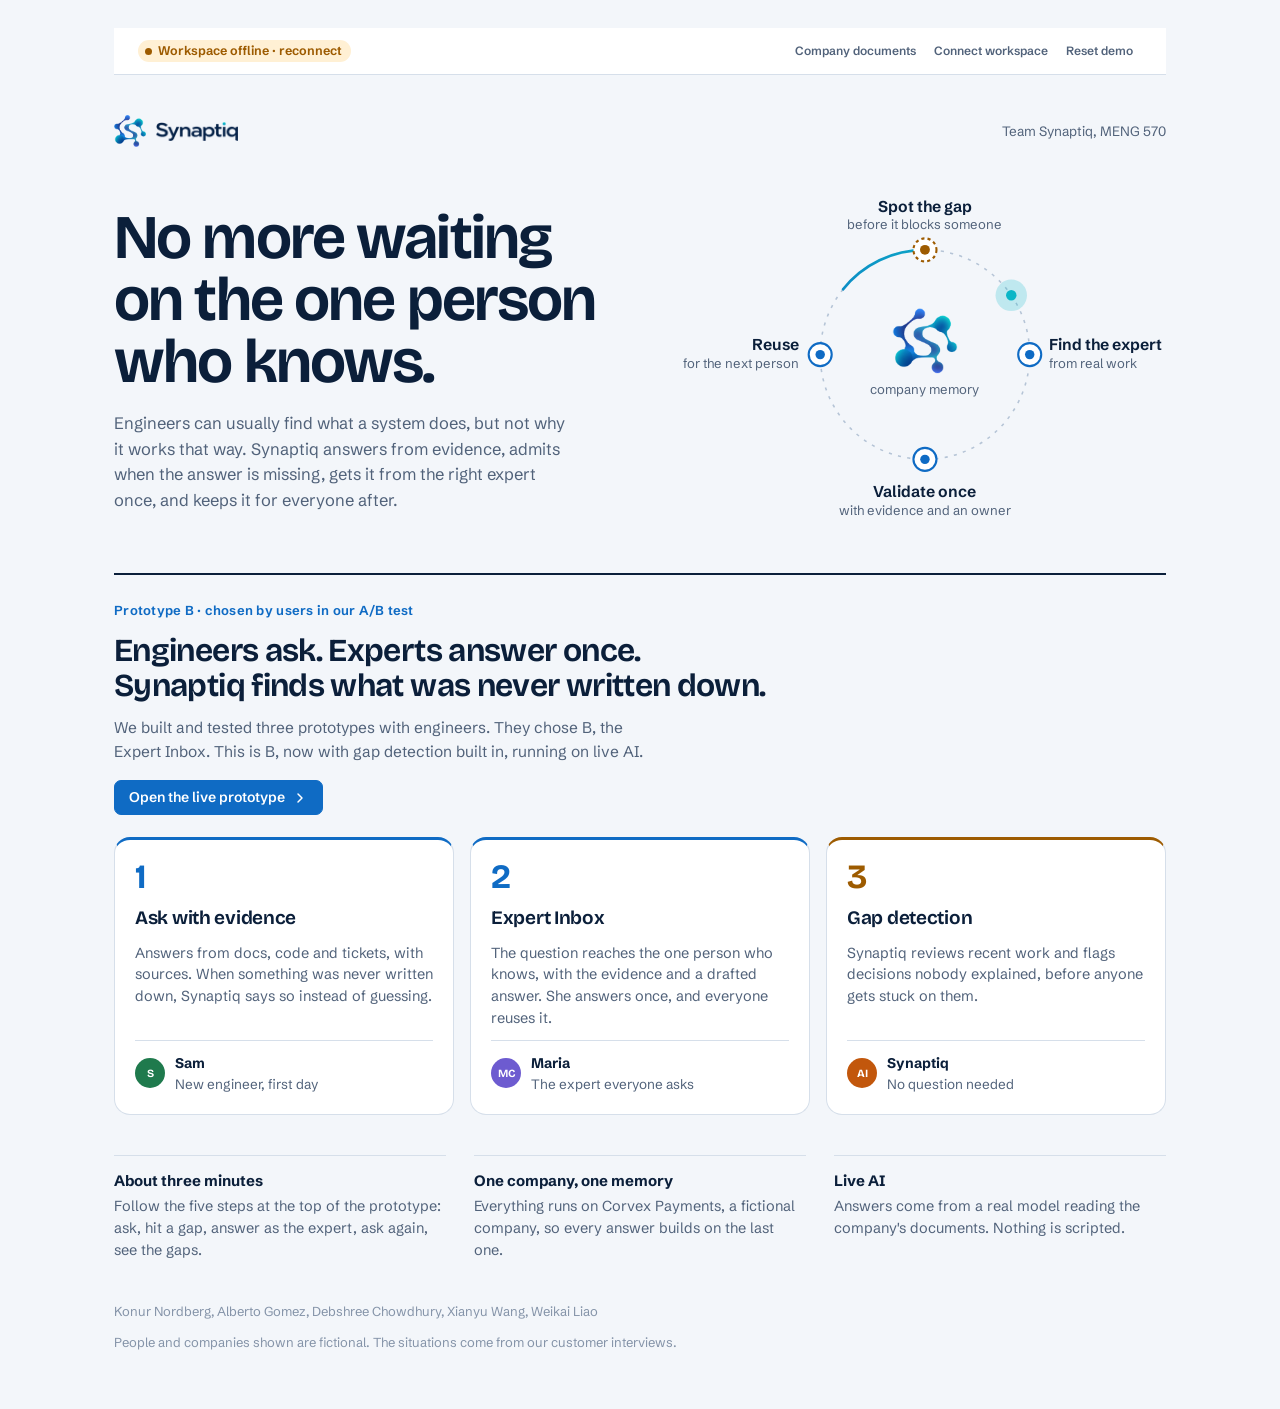
==== commit a67e0f1a: "Clean URLs and loading text" ====
--- a/docs/index.html
+++ b/docs/index.html
@@ -622,6 +622,9 @@
   const incoming = new URLSearchParams(location.search).get('api');
   const validBase = s => { const u = new URL(s); if (u.protocol !== 'https:' && !(u.protocol === 'http:' && ['localhost','127.0.0.1'].includes(u.hostname))) throw Error('Use an HTTPS backend URL.'); if (u.username || u.password || u.search || u.hash || u.pathname !== '/') throw Error('Enter only the backend origin, for example https://your-service.example.com'); return u.origin; };
   if (incoming) { try { base = validBase(incoming); localStorage.setItem('synaptiq-api', base); } catch {} }
+  const DEFAULT_API = window.SYNAPTIQ_API_BASE || '';
+  // The default backend needs no ?api= in the address bar; keep URLs clean.
+  if (incoming && base === DEFAULT_API) { try { const u = new URL(location.href); u.searchParams.delete('api'); history.replaceState(null, '', u); } catch {} }
   if (!base && ['localhost','127.0.0.1'].includes(location.hostname)) base = location.origin;
   let health = null, shared = null;
   const busyButtons = new Set();
@@ -640,11 +643,11 @@
     const url = new URL(home, location.href);
     url.search = ''; url.hash = '';
     if (version) url.pathname = url.pathname.replace(/\/?$/, '/') + version + '/';
-    if (base) url.searchParams.set('api', base);
+    if (base && base !== DEFAULT_API) url.searchParams.set('api', base);
     return url.href;
   }
   function propagate() {
-    document.querySelectorAll('a[href]').forEach(a => { try {const u = new URL(a.href); if (base && u.origin === location.origin && !a.getAttribute('href').startsWith('#') && !a.hasAttribute('download')) {u.searchParams.set('api',base); a.href=u.href;}} catch {} });
+    document.querySelectorAll('a[href]').forEach(a => { try {const u = new URL(a.href); if (base && base !== DEFAULT_API && u.origin === location.origin && !a.getAttribute('href').startsWith('#') && !a.hasAttribute('download')) {u.searchParams.set('api',base); a.href=u.href;}} catch {} });
   }
   function error(container, err) { const p=document.createElement('p'); p.className='live-error'; p.setAttribute('role','alert'); p.textContent=err.message || String(err); container.appendChild(p); }
   async function task(button, work) { if (busyButtons.has(button)) return; busyButtons.add(button); button.disabled=true; try {await work();} catch(e) {toast(E(e.message));} finally {button.disabled=false; busyButtons.delete(button);} }
@@ -839,7 +842,7 @@
       const body = a.querySelector('.a-body');
       scrollDown(work);
       try {
-        const r = await retrying('/api/ask', {question}, () => { const p = body.querySelector('.live-pending'); if (p) p.textContent = 'The AI is busy for a moment. Retrying…'; }, 2);
+        const r = await retrying('/api/ask', {question}, () => { const p = body.querySelector('.live-pending'); if (p) p.textContent = 'Still reading company knowledge…'; }, 2);
         await refreshState().catch(() => {});
         const verified = r.status === 'answered' ? r.sources.find((s) => s.id.startsWith('answer-')) : null;
         const pill = verified
@@ -976,7 +979,7 @@
       root.innerHTML = '<p class="live-pending" role="status">Reviewing recent PRs, tickets and account history…</p>';
       stamp.textContent = 'Scanning'; stamp.className = 'pill plain';
       try {
-        const r = await retrying('/api/brief', {}, () => { const p = root.querySelector('.live-pending'); if (p) p.textContent = 'The AI is busy for a moment. Retrying…'; });
+        const r = await retrying('/api/brief', {}, () => { const p = root.querySelector('.live-pending'); if (p) p.textContent = 'Still reviewing recent work…'; });
         const s = await refreshState().catch(() => ({experts: []}));
         const blocks = sections(r.answer || '');
         let list = Array.isArray(r.gaps) && r.gaps.length ? r.gaps : [];
